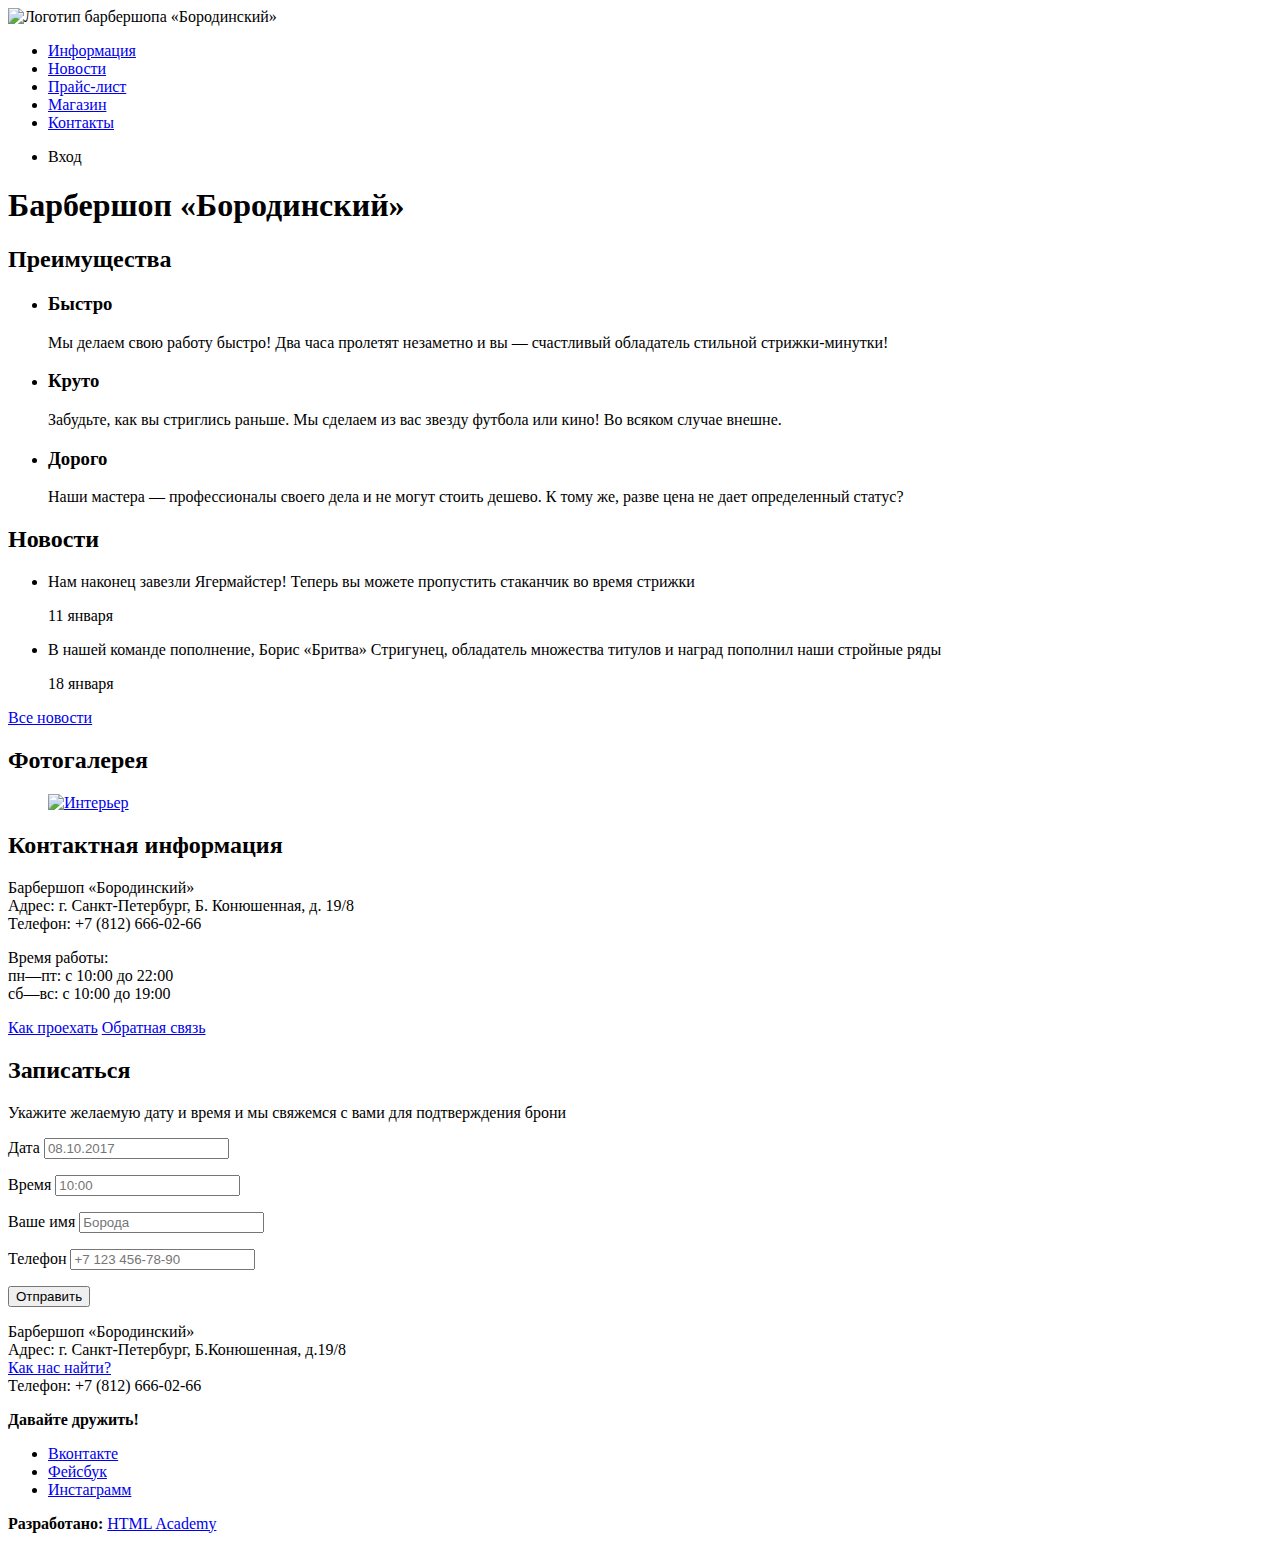
==== index.html @ 028b0c3f "1" ====
<!DOCTYPE html>
<html lang="ru">
<head>
    <meta charset="UTF-8">
    <meta name="viewport" content="width=device-width, initial-scale=1.0">
    <meta http-equiv="X-UA-Compatible" content="ie=edge">
    <title>Барбершоп «Бородинский»</title>
</head>
<body>
    <header class="main-header">
        <nav class="main-navigation">
            <a class="main-header-logo">
                <img src="img/index-logo.svg" width="368" height="153" alt="Логотип барбершопа «Бородинский»">
            </a>              
            <ul>
                <li><a href="info.html">Информация</a></li>
                <li><a href="news.html">Новости</a></li>
                <li><a href="price.html">Прайс-лист</a></li>
                <li><a href="catalog.html">Магазин</a></li>
                <li><a href="contacts.html">Контакты</a></li>
            </ul>    
        </nav>
        <ul class="user-navigation">
                <li class="login-link">Вход</li>
              </ul>      
    </header>
    <main class="container">
        
        <h1 class="visually-hidden">Барбершоп «Бородинский»</h1>

        <section class="features">
            <h2 class="visually-hidden">Преимущества</h2>
            <ul class="features-list">
                <li class="feature-item">
                    <h3>Быстро</h3>
                    <p>Мы делаем свою работу быстро! Два часа пролетят незаметно и вы — счастливый обладатель стильной стрижки-минутки!</p>
                </li>
                <li class="feature-item">
                    <h3>Круто</h3>
                    <p>Забудьте, как вы стриглись раньше. Мы сделаем из вас звезду футбола или кино! Во всяком случае внешне.</p>
                </li>
                <li class="feature-item">
                    <h3>Дорого</h3>
                    <p>Наши мастера — профессионалы своего дела и не могут стоить дешево. К тому же, разве цена не дает определенный статус?</p>
                </li>
            </ul>
        </section>

        <section class="news">
            <h2>Новости</h2>
            <ul class="news-list">
                <li class="news-item">
                    <p>Нам наконец завезли Ягермайстер! Теперь вы можете пропустить стаканчик во время стрижки</p>
                    <time datetime="2016-01-11">11 января</time>
                </li>
                <li class="news-item">
                    <p>В нашей команде пополнение, Борис «Бритва» Стригунец, обладатель множества титулов и наград пополнил наши стройные ряды</p>
                    <time datetime="2016-01-18">18 января</time>            
                </li>
            </ul>
            <a href="news.html" class="button">Все новости</a>
        </section>

        <section class="gallery">
            <h2>Фотогалерея</h2>
            <figure class="gallery-content">
                <a href="#"><img src="img/studio.jpg" alt="Интерьер" width="286" height="164"></a>
            </figure>
            <span class="button gallery-button gallery-button-back"></span>
            <span class="button gallery-button gallery-button-next"></span>
        </section>

        <section class="contacts">
            <h2>Контактная информация</h2>
            <p>
                Барбершоп «Бородинский»<br>
                Адрес: г. Санкт-Петербург, Б. Конюшенная, д. 19/8<br>
                Телефон: +7 (812) 666-02-66                         
            </p>
            <p>
                Время работы:<br>
                пн—пт: с 10:00 до 22:00<br>
                сб—вс: с 10:00 до 19:00                          
            </p>
            <a href="map.html" class="button contacts-button">Как проехать</a>
            <a href="contacts.html" class="button contacts-button">Обратная связь</a>            
        </section>

        <section class="appointment">
            <h2>Записаться</h2>
            <p class="appointment-info">Укажите желаемую дату и время и мы свяжемся с вами для подтверждения брони</p>
            <form action="https://echo.htmlacademy.ru" class="appointment-form" method="post">
                <p class="appointment-item">
                    Дата
                    <input type="text" name="date" value="" placeholder="08.10.2017">
                </p>
                <p class="appointment-item">
                    Время
                    <input type="text" name="time" value="" placeholder="10:00">
                </p>
                <p class="appointment-item">
                    Ваше имя
                    <input type="text" name="name" value="" placeholder="Борода">
                </p>
                <p class="appointment-item">
                    Телефон
                    <input type="text" name="phone" value="" placeholder="+7 123 456-78-90">
                </p>
                <button class="button" type="submit">Отправить</button>                            
            </form>
        </section>
    </main>
    <footer class="main-footer">
        <p class="footer-contacts">
            Барбершоп «Бородинский»<br>
            Адрес: г. Санкт-Петербург, Б.Конюшенная, д.19/8<br>
            <a href="map.html">Как нас найти?</a><br>
            Телефон: +7 (812) 666-02-66            
        </p>
        <div class="footer-social">
            <b>Давайте дружить!</b>
            <ul>
                <li><a href="#" class="social-btn">Вконтакте</a></li>
                <li><a href="#" class="social-btn">Фейсбук</a></li>
                <li><a href="#" class="social-btn">Инстаграмм</a></li>
            </ul>            
        </div>
        <p class="footer-copyright">
            <b>Разработано:</b>
            <a href="https://htmlacademy.ru" class="button">HTML Academy</a>
        </p>
    </footer>
</body>
</html>
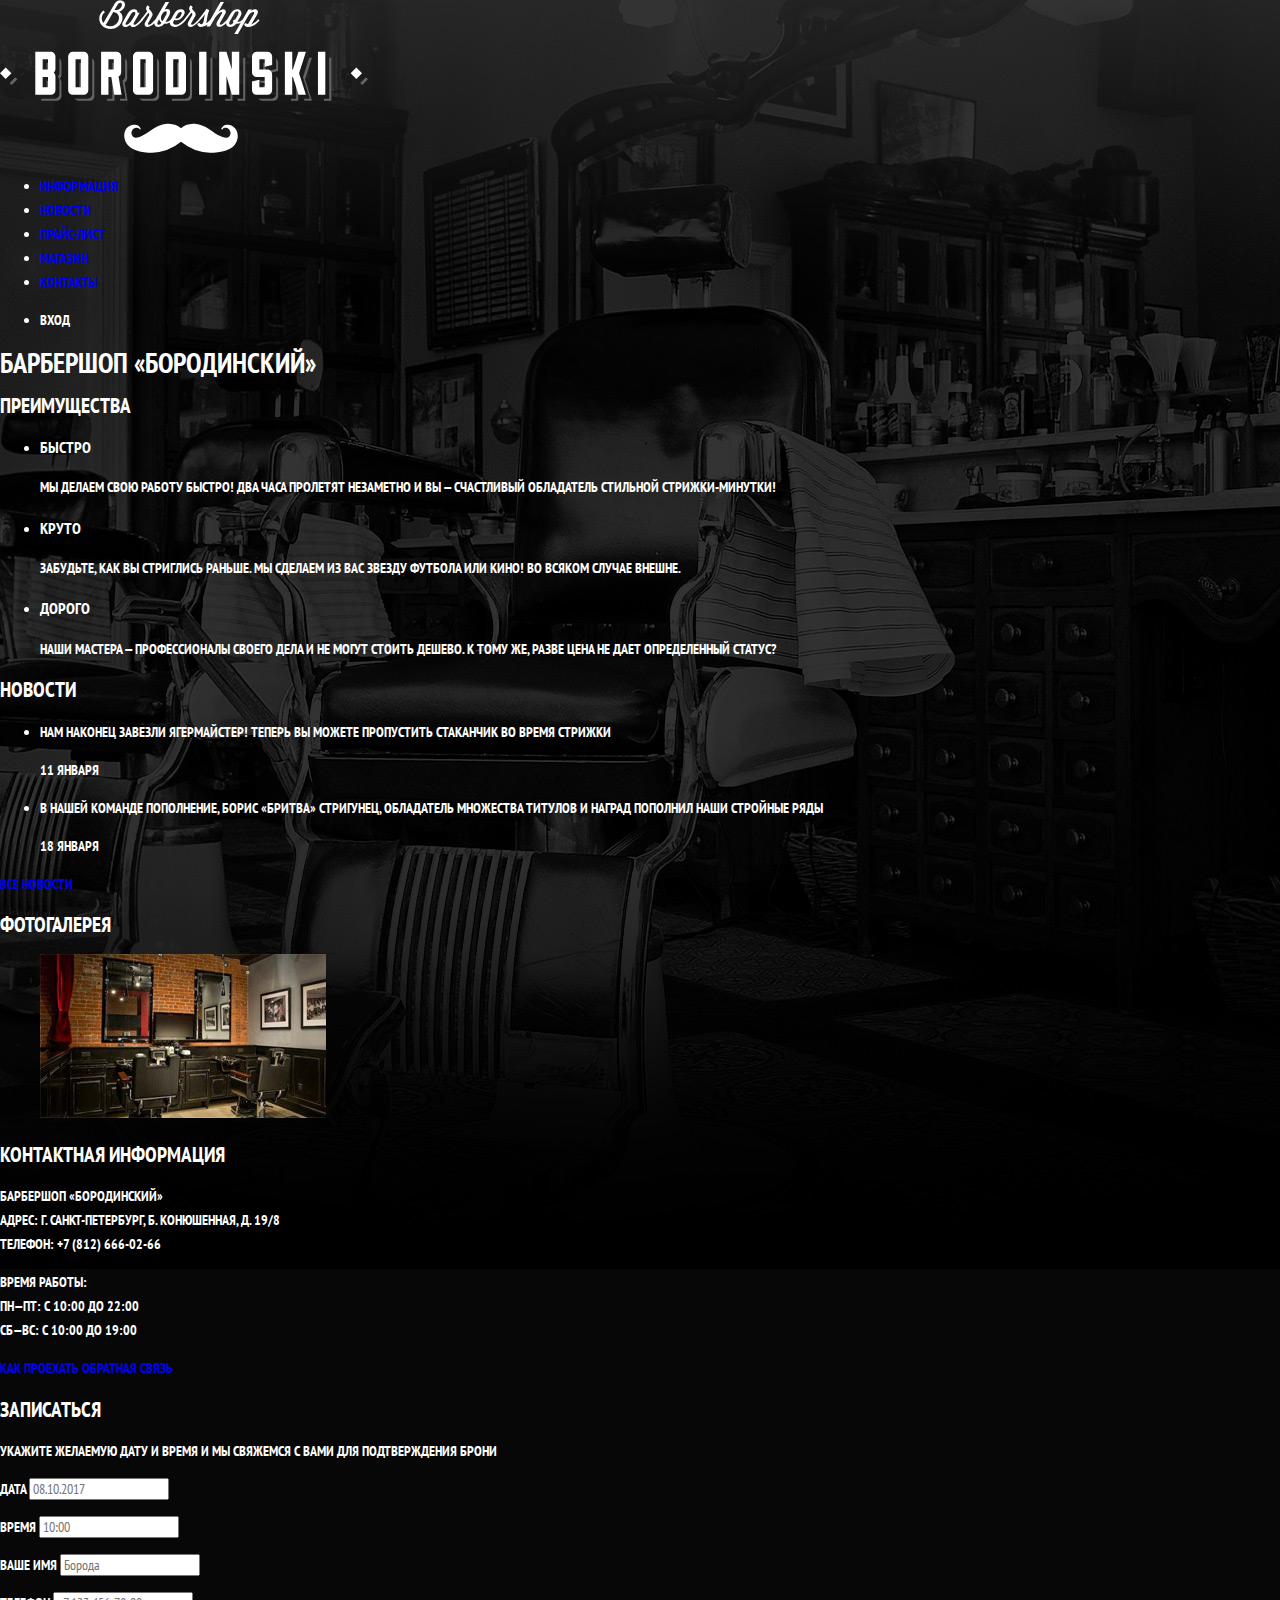
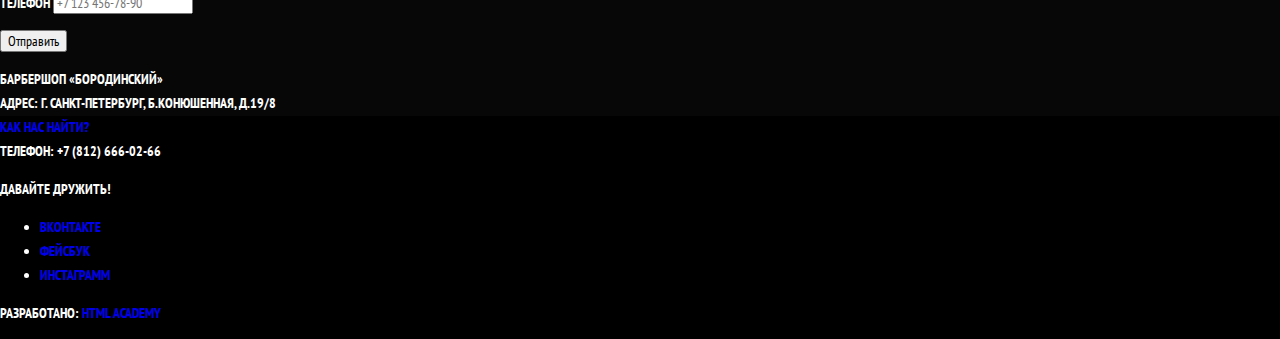
==== commit 0bdaa98a: "1" ====
--- a/index.html
+++ b/index.html
@@ -5,6 +5,9 @@
     <meta name="viewport" content="width=device-width, initial-scale=1.0">
     <meta http-equiv="X-UA-Compatible" content="ie=edge">
     <title>Барбершоп «Бородинский»</title>
+    <link href="https://fonts.googleapis.com/css?family=PT+Sans+Narrow:400,700&amp;subset=cyrillic" rel="stylesheet">
+    <link rel="stylesheet" href="css/normalize.css">
+    <link rel="stylesheet" href="css/style.css">
 </head>
 <body>
     <header class="main-header">
@@ -24,10 +27,8 @@
                 <li class="login-link">Вход</li>
               </ul>      
     </header>
-    <main class="container">
-        
+    <main class="container">        
         <h1 class="visually-hidden">Барбершоп «Бородинский»</h1>
-
         <section class="features">
             <h2 class="visually-hidden">Преимущества</h2>
             <ul class="features-list">
@@ -64,7 +65,7 @@
         <section class="gallery">
             <h2>Фотогалерея</h2>
             <figure class="gallery-content">
-                <a href="#"><img src="img/studio.jpg" alt="Интерьер" width="286" height="164"></a>
+                <a href="#"><img src="img/gallery.jpg" alt="Интерьер" width="286" height="164"></a>
             </figure>
             <span class="button gallery-button gallery-button-back"></span>
             <span class="button gallery-button gallery-button-next"></span>
--- a/css/style.css
+++ b/css/style.css
@@ -0,0 +1,21 @@
+body {
+    margin: 0;
+    padding: 0;
+    
+    font-family: 'PT Sans Narrow', Arial, sans-serif;
+    font-weight: bold;
+    color: #fff;
+    text-transform: uppercase;
+    font-size: 14px;
+    line-height: 24px;
+
+    background-image: url(../img/bg.jpg);
+    background-position: center top;
+    background-color: #000;
+    background-repeat: no-repeat;
+}
+
+a {
+    text-decoration: none;
+}
+
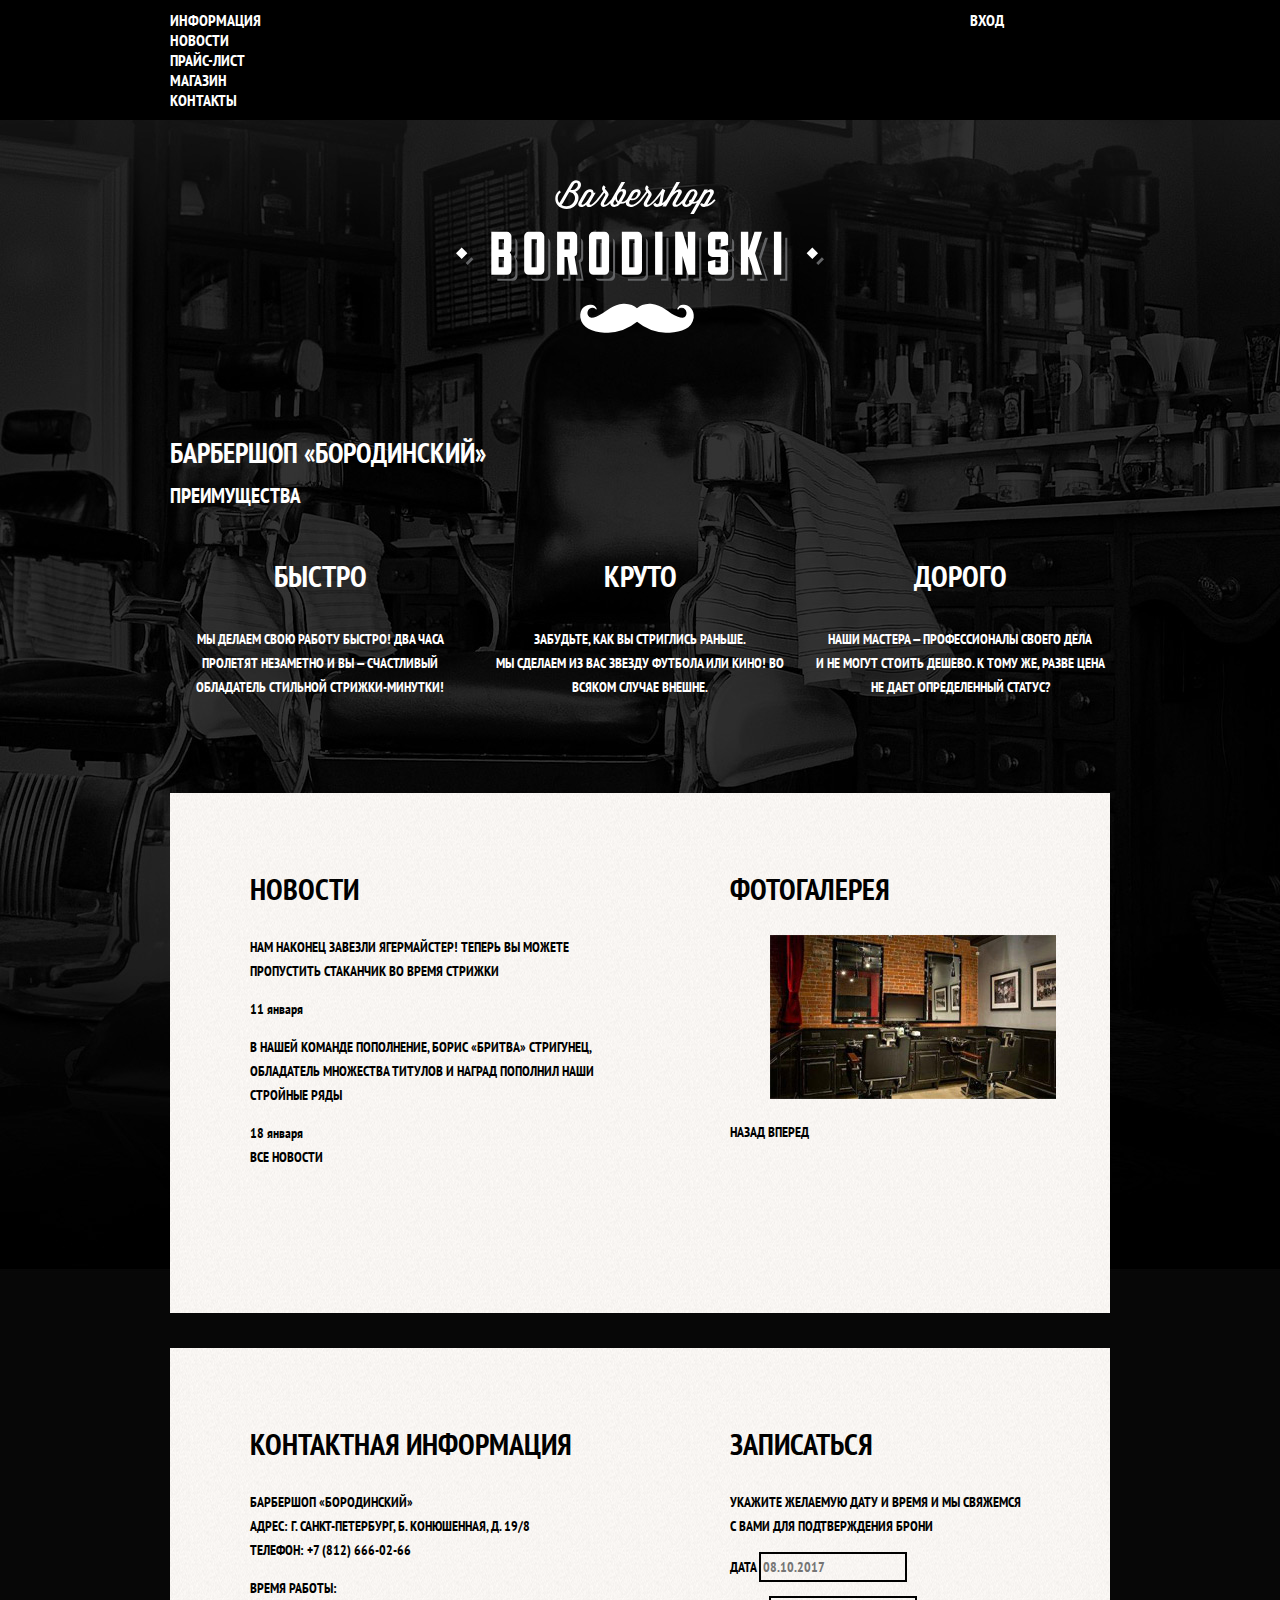
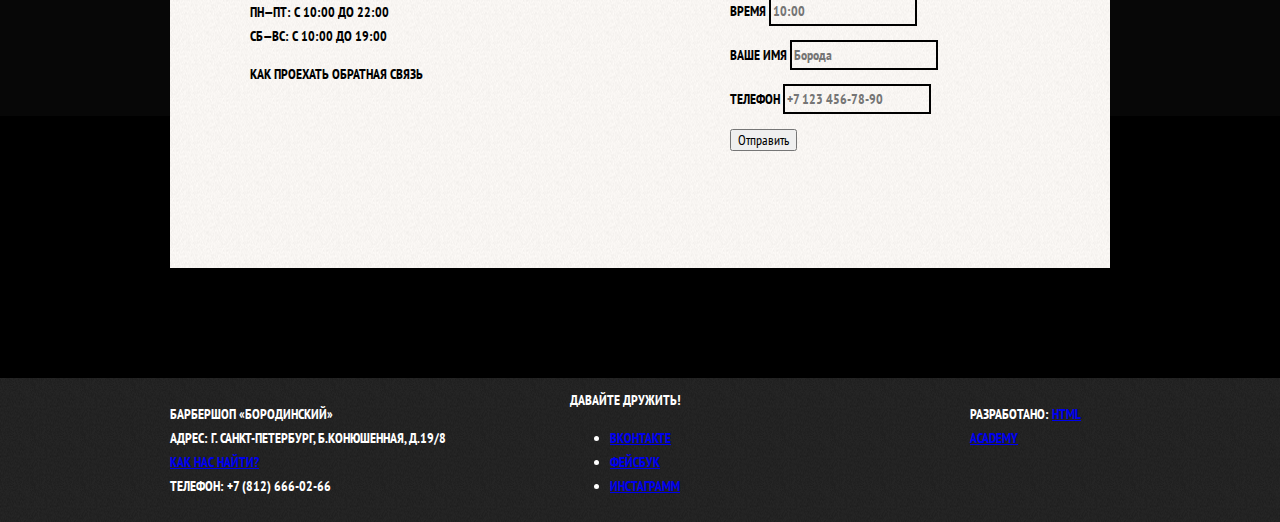
==== commit d54f65ec: "1" ====
--- a/index.html
+++ b/index.html
@@ -15,17 +15,21 @@
             <a class="main-header-logo">
                 <img src="img/index-logo.svg" width="368" height="153" alt="Логотип барбершопа «Бородинский»">
             </a>              
-            <ul>
-                <li><a href="info.html">Информация</a></li>
-                <li><a href="news.html">Новости</a></li>
-                <li><a href="price.html">Прайс-лист</a></li>
-                <li><a href="catalog.html">Магазин</a></li>
-                <li><a href="contacts.html">Контакты</a></li>
-            </ul>    
+            <div class="main-navigation-wrapper">
+                <div class="container">
+                    <ul class="site-navigation">
+                        <li><a href="info.html">Информация</a></li>
+                        <li><a href="news.html">Новости</a></li>
+                        <li><a href="price.html">Прайс-лист</a></li>
+                        <li><a href="catalog.html">Магазин</a></li>
+                        <li><a href="contacts.html">Контакты</a></li>
+                    </ul>    
+                    <ul class="user-navigation">
+                        <li class="login-link">Вход</li>
+                    </ul>      
+                </div>
+            </div>
         </nav>
-        <ul class="user-navigation">
-                <li class="login-link">Вход</li>
-              </ul>      
     </header>
     <main class="container">        
         <h1 class="visually-hidden">Барбершоп «Бородинский»</h1>
@@ -38,98 +42,104 @@
                 </li>
                 <li class="feature-item">
                     <h3>Круто</h3>
-                    <p>Забудьте, как вы стриглись раньше. Мы сделаем из вас звезду футбола или кино! Во всяком случае внешне.</p>
+                    <p>Забудьте, как вы стриглись раньше.<br> Мы сделаем из вас звезду футбола или кино! Во всяком случае внешне.</p>
                 </li>
                 <li class="feature-item">
                     <h3>Дорого</h3>
-                    <p>Наши мастера — профессионалы своего дела и не могут стоить дешево. К тому же, разве цена не дает определенный статус?</p>
+                    <p>Наши мастера — профессионалы своего дела<br> и не могут стоить дешево. К тому же, разве цена не дает определенный статус?</p>
                 </li>
             </ul>
         </section>
 
-        <section class="news">
-            <h2>Новости</h2>
-            <ul class="news-list">
-                <li class="news-item">
-                    <p>Нам наконец завезли Ягермайстер! Теперь вы можете пропустить стаканчик во время стрижки</p>
-                    <time datetime="2016-01-11">11 января</time>
-                </li>
-                <li class="news-item">
-                    <p>В нашей команде пополнение, Борис «Бритва» Стригунец, обладатель множества титулов и наград пополнил наши стройные ряды</p>
-                    <time datetime="2016-01-18">18 января</time>            
-                </li>
-            </ul>
-            <a href="news.html" class="button">Все новости</a>
-        </section>
-
-        <section class="gallery">
-            <h2>Фотогалерея</h2>
-            <figure class="gallery-content">
-                <a href="#"><img src="img/gallery.jpg" alt="Интерьер" width="286" height="164"></a>
-            </figure>
-            <span class="button gallery-button gallery-button-back"></span>
-            <span class="button gallery-button gallery-button-next"></span>
-        </section>
-
-        <section class="contacts">
-            <h2>Контактная информация</h2>
-            <p>
-                Барбершоп «Бородинский»<br>
-                Адрес: г. Санкт-Петербург, Б. Конюшенная, д. 19/8<br>
-                Телефон: +7 (812) 666-02-66                         
-            </p>
-            <p>
-                Время работы:<br>
-                пн—пт: с 10:00 до 22:00<br>
-                сб—вс: с 10:00 до 19:00                          
-            </p>
-            <a href="map.html" class="button contacts-button">Как проехать</a>
-            <a href="contacts.html" class="button contacts-button">Обратная связь</a>            
-        </section>
-
-        <section class="appointment">
-            <h2>Записаться</h2>
-            <p class="appointment-info">Укажите желаемую дату и время и мы свяжемся с вами для подтверждения брони</p>
-            <form action="https://echo.htmlacademy.ru" class="appointment-form" method="post">
-                <p class="appointment-item">
-                    Дата
-                    <input type="text" name="date" value="" placeholder="08.10.2017">
+        <div class="index-columns">
+            <section class="news">
+                <h2>Новости</h2>
+                <ul class="news-list">
+                    <li class="news-item">
+                        <p>Нам наконец завезли Ягермайстер! Теперь вы можете пропустить стаканчик во время стрижки</p>
+                        <time datetime="2016-01-11">11 января</time>
+                    </li>
+                    <li class="news-item">
+                        <p>В нашей команде пополнение, Борис «Бритва» Стригунец, обладатель множества титулов и наград пополнил наши стройные ряды</p>
+                        <time datetime="2016-01-18">18 января</time>            
+                    </li>
+                </ul>
+                <a href="news.html" class="button">Все новости</a>
+            </section>
+    
+            <section class="gallery">
+                <h2>Фотогалерея</h2>
+                <figure class="gallery-content">
+                    <a href="#"><img src="img/gallery.jpg" alt="Интерьер" width="286" height="164"></a>
+                </figure>
+                <span class="button gallery-button gallery-button-back">Назад</span>
+                <span class="button gallery-button gallery-button-next">Вперед</span>
+            </section>    
+        </div>
+        
+        <div class="index-columns">
+            <section class="contacts">
+                <h2>Контактная информация</h2>
+                <p>
+                    Барбершоп «Бородинский»<br>
+                    Адрес: г. Санкт-Петербург, Б. Конюшенная, д. 19/8<br>
+                    Телефон: +7 (812) 666-02-66                         
                 </p>
-                <p class="appointment-item">
-                    Время
-                    <input type="text" name="time" value="" placeholder="10:00">
+                <p>
+                    Время работы:<br>
+                    пн—пт: с 10:00 до 22:00<br>
+                    сб—вс: с 10:00 до 19:00                          
                 </p>
-                <p class="appointment-item">
-                    Ваше имя
-                    <input type="text" name="name" value="" placeholder="Борода">
-                </p>
-                <p class="appointment-item">
-                    Телефон
-                    <input type="text" name="phone" value="" placeholder="+7 123 456-78-90">
-                </p>
-                <button class="button" type="submit">Отправить</button>                            
-            </form>
-        </section>
+                <a href="map.html" class="button contacts-button">Как проехать</a>
+                <a href="contacts.html" class="button contacts-button">Обратная связь</a>            
+            </section>
+    
+            <section class="appointment">
+                <h2>Записаться</h2>
+                <p class="appointment-info">Укажите желаемую дату и время и мы свяжемся<br> с вами для подтверждения брони</p>
+                <form action="https://echo.htmlacademy.ru" class="appointment-form" method="post">
+                    <p class="appointment-item">
+                        Дата
+                        <input type="text" name="date" value="" placeholder="08.10.2017">
+                    </p>
+                    <p class="appointment-item">
+                        Время
+                        <input type="text" name="time" value="" placeholder="10:00">
+                    </p>
+                    <p class="appointment-item">
+                        Ваше имя
+                        <input type="text" name="name" value="" placeholder="Борода">
+                    </p>
+                    <p class="appointment-item">
+                        Телефон
+                        <input type="text" name="phone" value="" placeholder="+7 123 456-78-90">
+                    </p>
+                    <button class="button" type="submit">Отправить</button>                            
+                </form>
+            </section>    
+        </div>    
     </main>
     <footer class="main-footer">
-        <p class="footer-contacts">
-            Барбершоп «Бородинский»<br>
-            Адрес: г. Санкт-Петербург, Б.Конюшенная, д.19/8<br>
-            <a href="map.html">Как нас найти?</a><br>
-            Телефон: +7 (812) 666-02-66            
-        </p>
-        <div class="footer-social">
-            <b>Давайте дружить!</b>
-            <ul>
-                <li><a href="#" class="social-btn">Вконтакте</a></li>
-                <li><a href="#" class="social-btn">Фейсбук</a></li>
-                <li><a href="#" class="social-btn">Инстаграмм</a></li>
-            </ul>            
+        <div class="container">
+            <p class="footer-contacts">
+                Барбершоп «Бородинский»<br>
+                Адрес: г. Санкт-Петербург, Б.Конюшенная, д.19/8<br>
+                <a href="map.html">Как нас найти?</a><br>
+                Телефон: +7 (812) 666-02-66            
+            </p>
+            <div class="footer-social">
+                <b>Давайте дружить!</b>
+                <ul>
+                    <li><a href="#" class="social-btn">Вконтакте</a></li>
+                    <li><a href="#" class="social-btn">Фейсбук</a></li>
+                    <li><a href="#" class="social-btn">Инстаграмм</a></li>
+                </ul>            
+            </div>
+            <p class="footer-copyright">
+                <b>Разработано:</b>
+                <a href="https://htmlacademy.ru" class="button">HTML Academy</a>
+            </p>    
         </div>
-        <p class="footer-copyright">
-            <b>Разработано:</b>
-            <a href="https://htmlacademy.ru" class="button">HTML Academy</a>
-        </p>
     </footer>
 </body>
 </html>--- a/css/style.css
+++ b/css/style.css
@@ -9,13 +9,179 @@
     font-size: 14px;
     line-height: 24px;
 
-    background-image: url(../img/bg.jpg);
+    background-image: url("../img/bg.jpg");
     background-position: center top;
     background-color: #000;
     background-repeat: no-repeat;
 }
 
-a {
+.container {
+    width: 940px;
+    padding: 10px;
+    margin: 0 auto;
+}
+
+.main-header {
+    font-size: 16px;
+    line-height: 20px;
+    margin-bottom: 75px;
+}
+
+.main-header a {
+    text-decoration: none;
+    color: #fff;
+}
+
+.main-navigation ul {
+    margin: 0;
+    padding: 0;
+    list-style-type: none;
+}
+
+.main-navigation {
+    display: flex;
+    flex-direction: column;
+    align-items: center;
+}
+
+.main-navigation-wrapper {
+    width: 100%;
+    background-color: #000;
+    margin-bottom: 60px;
+}
+
+.main-navigation-wrapper .container {
+    display: flex;
+    justify-content: space-between;
+}
+
+.site-navigation {
+    width: 620px;
+  }
+  
+  .user-navigation {
+    width: 140px;
+  } 
+  
+.main-header-logo {
+    order: 1;
+}
+
+.features {
+    margin-bottom: 80px;
+}
+
+.features ul {
+    list-style-type: none;
+    display: flex;
+    justify-content: space-between;
+    margin: 0;
+    padding: 0;
+}
+
+.features li {
+    width: 300px;
+    text-align: center;
+}
+
+.features h3 {
+    font-size: 30px;
+    line-height: 42px;
+}
+
+.index-columns {
+    display: flex;
+    justify-content: space-between;
+    min-height: 420px;
+    background-color: #f8f5f2;
+    background-image: url("../img/pattern-light.png");
+    color: #000;
+    padding: 50px 80px;
+    margin-bottom: 35px;
+}
+
+.news {
+    width: 380px;
+}
+
+.news a {
+    color: #000;
     text-decoration: none;
 }
 
+.news h2 {
+    font-size: 30px;
+    line-height: 42px;    
+}
+
+.news ul {
+    list-style-type: none;
+    margin: 0;
+    padding: 0;
+}
+
+.news time {
+    text-transform: none;
+}
+
+.gallery {
+    width: 300px;
+}
+
+.gallery h2 {
+    font-size: 30px;
+    line-height: 42px;        
+}
+
+.contacts h2,
+.appointment h2 {
+    font-size: 30px;
+    line-height: 42px;        
+} 
+
+.contacts {
+    width: 380px;    
+}
+
+.contacts a {
+    color: #000;
+    text-decoration: none;
+}
+
+.appointment {
+    width: 300px;
+}
+
+.appointment-item input {
+    font: inherit;
+    background: transparent;
+    border: 2px solid #000;
+}
+
+.appointment-item input:focus {
+    border-color: #663d15;
+    outline: none;
+}
+
+.main-footer {
+    margin-top: 65px;
+    background: #222222 url("../img/pattern-dark.png");
+}
+
+.main-footer .container {
+    display: flex;
+}
+
+.main-footer .footer-contacts {
+    width: 320px;
+    margin-right: 80px; 
+}
+
+.main-footer .footer-social {
+    width: 140px;
+    margin-right: 260px; 
+}
+
+.main-footer .footer-copyright {
+    width: 130px;
+}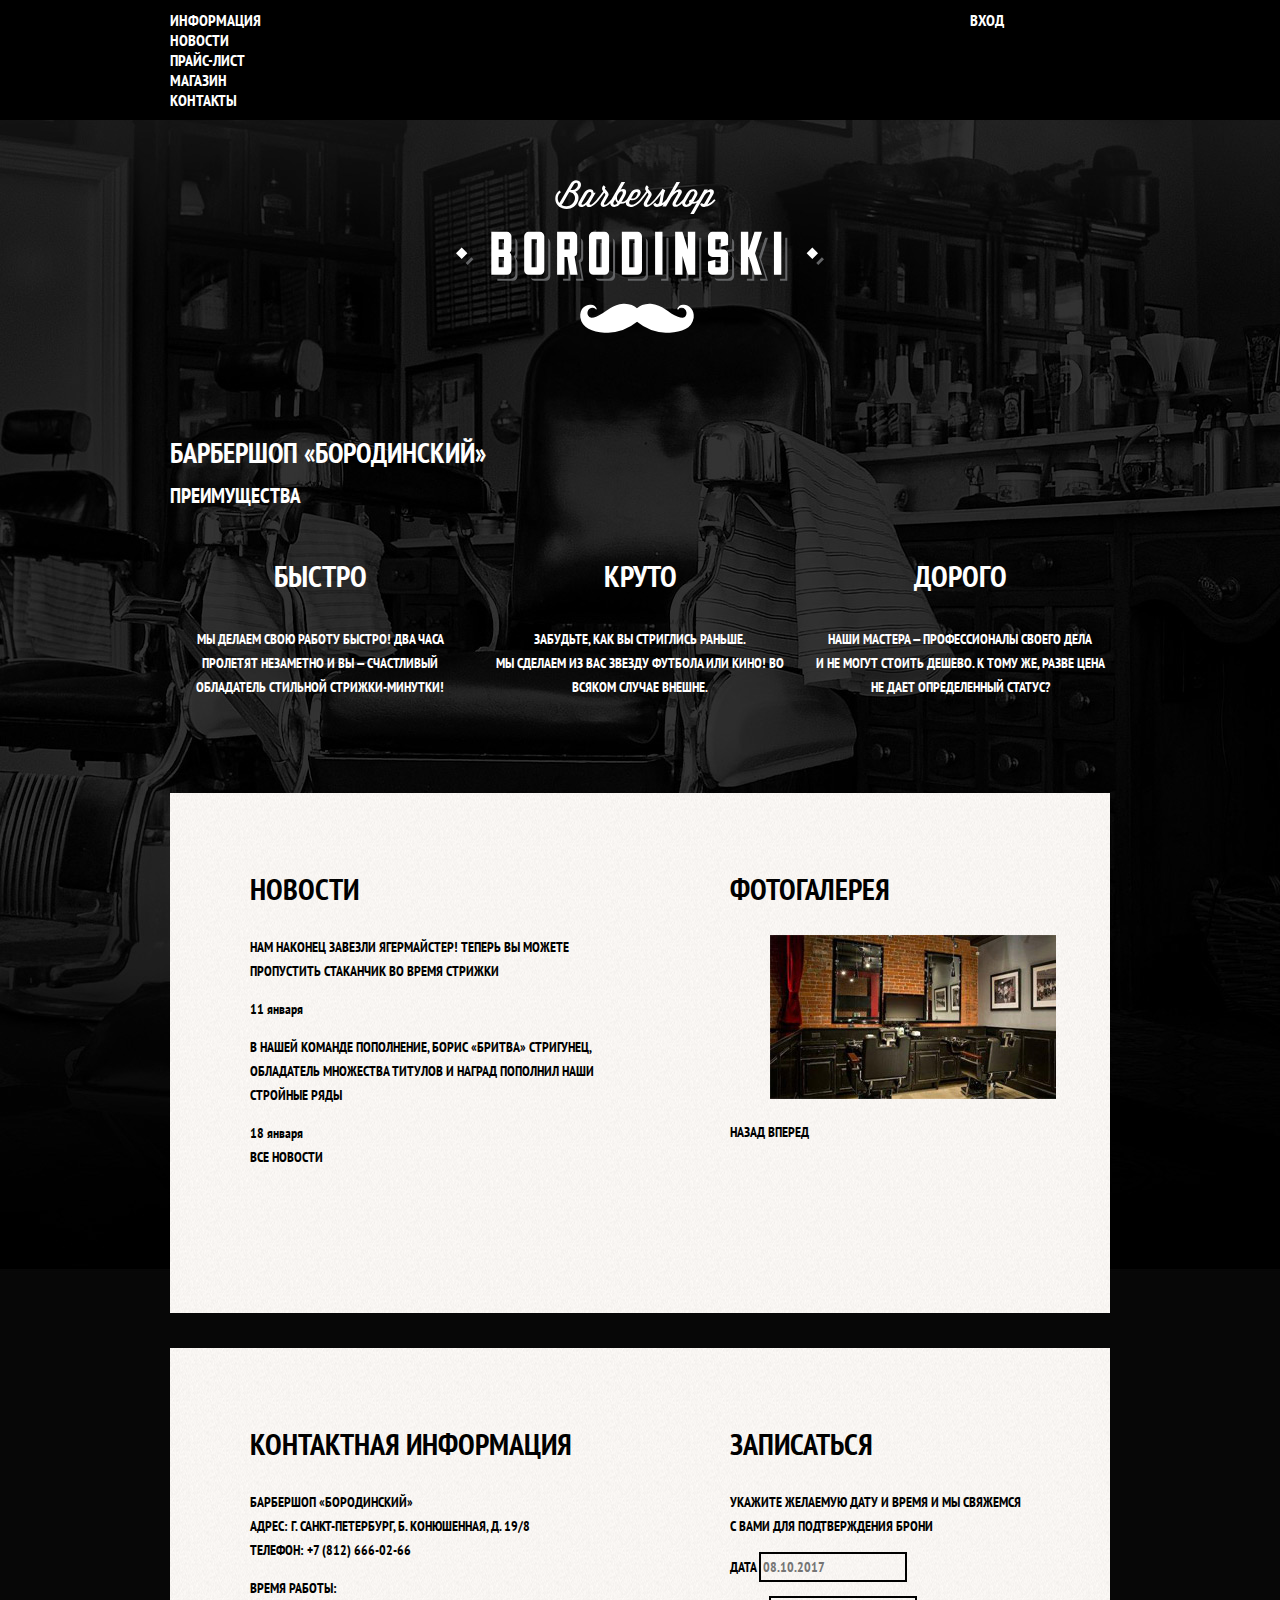
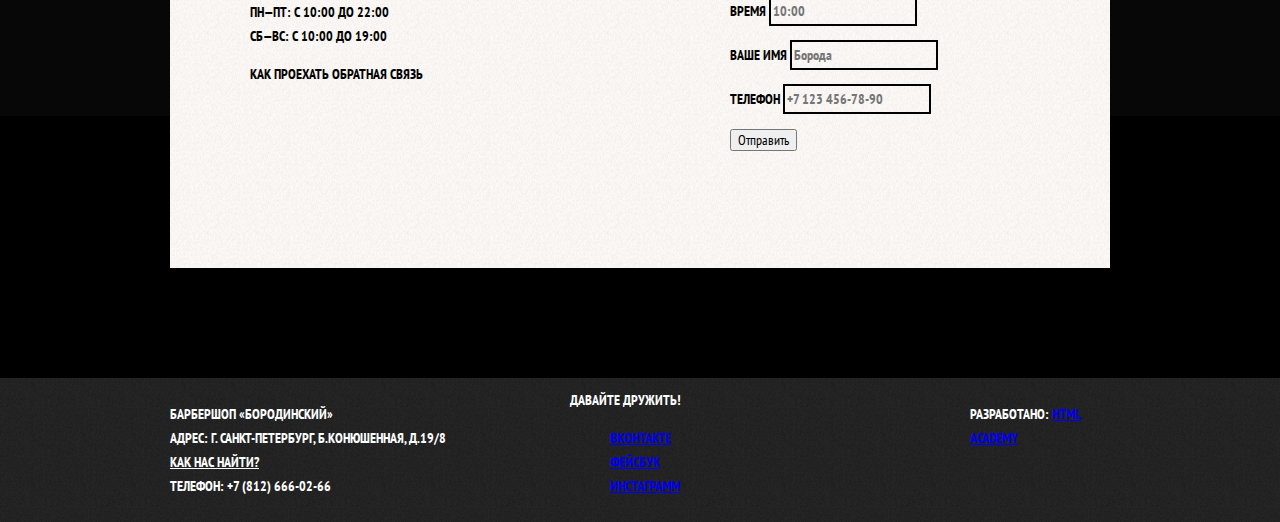
==== commit 7a7ef566: "1" ====
--- a/index.html
+++ b/index.html
@@ -1,145 +1,171 @@
 <!DOCTYPE html>
 <html lang="ru">
+
 <head>
-    <meta charset="UTF-8">
-    <meta name="viewport" content="width=device-width, initial-scale=1.0">
-    <meta http-equiv="X-UA-Compatible" content="ie=edge">
-    <title>Барбершоп «Бородинский»</title>
-    <link href="https://fonts.googleapis.com/css?family=PT+Sans+Narrow:400,700&amp;subset=cyrillic" rel="stylesheet">
-    <link rel="stylesheet" href="css/normalize.css">
-    <link rel="stylesheet" href="css/style.css">
+  <meta charset="UTF-8">
+  <meta name="viewport" content="width=device-width, initial-scale=1.0">
+  <meta http-equiv="X-UA-Compatible" content="ie=edge">
+  <title>Барбершоп «Бородинский»</title>
+  <link href="https://fonts.googleapis.com/css?family=PT+Sans+Narrow:400,700&amp;subset=cyrillic" rel="stylesheet">
+  <link rel="stylesheet" href="css/normalize.css">
+  <link rel="stylesheet" href="css/style.css">
 </head>
+
 <body>
-    <header class="main-header">
-        <nav class="main-navigation">
-            <a class="main-header-logo">
-                <img src="img/index-logo.svg" width="368" height="153" alt="Логотип барбершопа «Бородинский»">
-            </a>              
-            <div class="main-navigation-wrapper">
-                <div class="container">
-                    <ul class="site-navigation">
-                        <li><a href="info.html">Информация</a></li>
-                        <li><a href="news.html">Новости</a></li>
-                        <li><a href="price.html">Прайс-лист</a></li>
-                        <li><a href="catalog.html">Магазин</a></li>
-                        <li><a href="contacts.html">Контакты</a></li>
-                    </ul>    
-                    <ul class="user-navigation">
-                        <li class="login-link">Вход</li>
-                    </ul>      
-                </div>
-            </div>
-        </nav>
-    </header>
-    <main class="container">        
-        <h1 class="visually-hidden">Барбершоп «Бородинский»</h1>
-        <section class="features">
-            <h2 class="visually-hidden">Преимущества</h2>
-            <ul class="features-list">
-                <li class="feature-item">
-                    <h3>Быстро</h3>
-                    <p>Мы делаем свою работу быстро! Два часа пролетят незаметно и вы — счастливый обладатель стильной стрижки-минутки!</p>
-                </li>
-                <li class="feature-item">
-                    <h3>Круто</h3>
-                    <p>Забудьте, как вы стриглись раньше.<br> Мы сделаем из вас звезду футбола или кино! Во всяком случае внешне.</p>
-                </li>
-                <li class="feature-item">
-                    <h3>Дорого</h3>
-                    <p>Наши мастера — профессионалы своего дела<br> и не могут стоить дешево. К тому же, разве цена не дает определенный статус?</p>
-                </li>
-            </ul>
-        </section>
+  <header class="main-header">
+    <nav class="main-navigation">
+      <a class="main-header-logo">
+        <img src="img/index-logo.svg" width="368" height="153" alt="Логотип барбершопа «Бородинский»">
+      </a>
+      <div class="main-navigation-wrapper">
+        <div class="container">
+          <ul class="site-navigation">
+            <li>
+              <a href="info.html">Информация</a>
+            </li>
+            <li>
+              <a href="news.html">Новости</a>
+            </li>
+            <li>
+              <a href="price.html">Прайс-лист</a>
+            </li>
+            <li>
+              <a href="catalog.html">Магазин</a>
+            </li>
+            <li>
+              <a href="contacts.html">Контакты</a>
+            </li>
+          </ul>
+          <ul class="user-navigation">
+            <li class="login-link">Вход</li>
+          </ul>
+        </div>
+      </div>
+    </nav>
+  </header>
+  <main class="container">
+    <h1 class="visually-hidden">Барбершоп «Бородинский»</h1>
+    <section class="features">
+      <h2 class="visually-hidden">Преимущества</h2>
+      <ul class="features-list">
+        <li class="feature-item">
+          <h3>Быстро</h3>
+          <p>Мы делаем свою работу быстро! Два часа пролетят незаметно и вы — счастливый обладатель стильной стрижки-минутки!</p>
+        </li>
+        <li class="feature-item">
+          <h3>Круто</h3>
+          <p>Забудьте, как вы стриглись раньше.
+            <br> Мы сделаем из вас звезду футбола или кино! Во всяком случае внешне.</p>
+        </li>
+        <li class="feature-item">
+          <h3>Дорого</h3>
+          <p>Наши мастера — профессионалы своего дела
+            <br> и не могут стоить дешево. К тому же, разве цена не дает определенный статус?</p>
+        </li>
+      </ul>
+    </section>
 
-        <div class="index-columns">
-            <section class="news">
-                <h2>Новости</h2>
-                <ul class="news-list">
-                    <li class="news-item">
-                        <p>Нам наконец завезли Ягермайстер! Теперь вы можете пропустить стаканчик во время стрижки</p>
-                        <time datetime="2016-01-11">11 января</time>
-                    </li>
-                    <li class="news-item">
-                        <p>В нашей команде пополнение, Борис «Бритва» Стригунец, обладатель множества титулов и наград пополнил наши стройные ряды</p>
-                        <time datetime="2016-01-18">18 января</time>            
-                    </li>
-                </ul>
-                <a href="news.html" class="button">Все новости</a>
-            </section>
-    
-            <section class="gallery">
-                <h2>Фотогалерея</h2>
-                <figure class="gallery-content">
-                    <a href="#"><img src="img/gallery.jpg" alt="Интерьер" width="286" height="164"></a>
-                </figure>
-                <span class="button gallery-button gallery-button-back">Назад</span>
-                <span class="button gallery-button gallery-button-next">Вперед</span>
-            </section>    
-        </div>
-        
-        <div class="index-columns">
-            <section class="contacts">
-                <h2>Контактная информация</h2>
-                <p>
-                    Барбершоп «Бородинский»<br>
-                    Адрес: г. Санкт-Петербург, Б. Конюшенная, д. 19/8<br>
-                    Телефон: +7 (812) 666-02-66                         
-                </p>
-                <p>
-                    Время работы:<br>
-                    пн—пт: с 10:00 до 22:00<br>
-                    сб—вс: с 10:00 до 19:00                          
-                </p>
-                <a href="map.html" class="button contacts-button">Как проехать</a>
-                <a href="contacts.html" class="button contacts-button">Обратная связь</a>            
-            </section>
-    
-            <section class="appointment">
-                <h2>Записаться</h2>
-                <p class="appointment-info">Укажите желаемую дату и время и мы свяжемся<br> с вами для подтверждения брони</p>
-                <form action="https://echo.htmlacademy.ru" class="appointment-form" method="post">
-                    <p class="appointment-item">
-                        Дата
-                        <input type="text" name="date" value="" placeholder="08.10.2017">
-                    </p>
-                    <p class="appointment-item">
-                        Время
-                        <input type="text" name="time" value="" placeholder="10:00">
-                    </p>
-                    <p class="appointment-item">
-                        Ваше имя
-                        <input type="text" name="name" value="" placeholder="Борода">
-                    </p>
-                    <p class="appointment-item">
-                        Телефон
-                        <input type="text" name="phone" value="" placeholder="+7 123 456-78-90">
-                    </p>
-                    <button class="button" type="submit">Отправить</button>                            
-                </form>
-            </section>    
-        </div>    
-    </main>
-    <footer class="main-footer">
-        <div class="container">
-            <p class="footer-contacts">
-                Барбершоп «Бородинский»<br>
-                Адрес: г. Санкт-Петербург, Б.Конюшенная, д.19/8<br>
-                <a href="map.html">Как нас найти?</a><br>
-                Телефон: +7 (812) 666-02-66            
-            </p>
-            <div class="footer-social">
-                <b>Давайте дружить!</b>
-                <ul>
-                    <li><a href="#" class="social-btn">Вконтакте</a></li>
-                    <li><a href="#" class="social-btn">Фейсбук</a></li>
-                    <li><a href="#" class="social-btn">Инстаграмм</a></li>
-                </ul>            
-            </div>
-            <p class="footer-copyright">
-                <b>Разработано:</b>
-                <a href="https://htmlacademy.ru" class="button">HTML Academy</a>
-            </p>    
-        </div>
-    </footer>
+    <div class="index-columns">
+      <section class="news">
+        <h2>Новости</h2>
+        <ul class="news-list">
+          <li class="news-item">
+            <p>Нам наконец завезли Ягермайстер! Теперь вы можете пропустить стаканчик во время стрижки</p>
+            <time datetime="2016-01-11">11 января</time>
+          </li>
+          <li class="news-item">
+            <p>В нашей команде пополнение, Борис «Бритва» Стригунец, обладатель множества титулов и наград пополнил наши стройные
+              ряды</p>
+            <time datetime="2016-01-18">18 января</time>
+          </li>
+        </ul>
+        <a href="news.html" class="button">Все новости</a>
+      </section>
+
+      <section class="gallery">
+        <h2>Фотогалерея</h2>
+        <figure class="gallery-content">
+          <a href="#">
+            <img src="img/gallery.jpg" alt="Интерьер" width="286" height="164">
+          </a>
+        </figure>
+        <span class="button gallery-button gallery-button-back">Назад</span>
+        <span class="button gallery-button gallery-button-next">Вперед</span>
+      </section>
+    </div>
+
+    <div class="index-columns">
+      <section class="contacts">
+        <h2>Контактная информация</h2>
+        <p>
+          Барбершоп «Бородинский»
+          <br> Адрес: г. Санкт-Петербург, Б. Конюшенная, д. 19/8
+          <br> Телефон: +7 (812) 666-02-66
+        </p>
+        <p>
+          Время работы:
+          <br> пн—пт: с 10:00 до 22:00
+          <br> сб—вс: с 10:00 до 19:00
+        </p>
+        <a href="map.html" class="button contacts-button">Как проехать</a>
+        <a href="contacts.html" class="button contacts-button">Обратная связь</a>
+      </section>
+
+      <section class="appointment">
+        <h2>Записаться</h2>
+        <p class="appointment-info">Укажите желаемую дату и время и мы свяжемся
+          <br> с вами для подтверждения брони</p>
+        <form action="https://echo.htmlacademy.ru" class="appointment-form" method="post">
+          <p class="appointment-item">
+            Дата
+            <input type="text" name="date" value="" placeholder="08.10.2017">
+          </p>
+          <p class="appointment-item">
+            Время
+            <input type="text" name="time" value="" placeholder="10:00">
+          </p>
+          <p class="appointment-item">
+            Ваше имя
+            <input type="text" name="name" value="" placeholder="Борода">
+          </p>
+          <p class="appointment-item">
+            Телефон
+            <input type="text" name="phone" value="" placeholder="+7 123 456-78-90">
+          </p>
+          <button class="button" type="submit">Отправить</button>
+        </form>
+      </section>
+    </div>
+  </main>
+  <footer class="main-footer">
+    <div class="container">
+      <p class="footer-contacts">
+        Барбершоп «Бородинский»
+        <br> Адрес: г. Санкт-Петербург, Б.Конюшенная, д.19/8
+        <br>
+        <a href="map.html">Как нас найти?</a>
+        <br> Телефон: +7 (812) 666-02-66
+      </p>
+      <div class="footer-social">
+        <b>Давайте дружить!</b>
+        <ul>
+          <li>
+            <a href="#" class="social-btn">Вконтакте</a>
+          </li>
+          <li>
+            <a href="#" class="social-btn">Фейсбук</a>
+          </li>
+          <li>
+            <a href="#" class="social-btn">Инстаграмм</a>
+          </li>
+        </ul>
+      </div>
+      <p class="footer-copyright">
+        <b>Разработано:</b>
+        <a href="https://htmlacademy.ru" class="button">HTML Academy</a>
+      </p>
+    </div>
+  </footer>
 </body>
+
 </html>--- a/css/style.css
+++ b/css/style.css
@@ -1,187 +1,195 @@
 body {
-    margin: 0;
-    padding: 0;
+  margin: 0;
+  padding: 0;
     
-    font-family: 'PT Sans Narrow', Arial, sans-serif;
-    font-weight: bold;
-    color: #fff;
-    text-transform: uppercase;
-    font-size: 14px;
-    line-height: 24px;
+  font-family: 'PT Sans Narrow', Arial, sans-serif;
+  font-weight: bold;
+  color: #fff;
+  text-transform: uppercase;
+  font-size: 14px;
+  line-height: 24px;
 
-    background-image: url("../img/bg.jpg");
-    background-position: center top;
-    background-color: #000;
-    background-repeat: no-repeat;
+  background-image: url("../img/bg.jpg");
+  background-position: center top;
+  background-color: #000;
+  background-repeat: no-repeat;
 }
 
 .container {
-    width: 940px;
-    padding: 10px;
-    margin: 0 auto;
+  width: 940px;
+  padding: 10px;
+  margin: 0 auto;
 }
 
 .main-header {
-    font-size: 16px;
-    line-height: 20px;
-    margin-bottom: 75px;
+  font-size: 16px;
+  line-height: 20px;
+  margin-bottom: 75px;
 }
 
 .main-header a {
-    text-decoration: none;
-    color: #fff;
+  text-decoration: none;
+  color: #fff;
 }
 
 .main-navigation ul {
-    margin: 0;
-    padding: 0;
-    list-style-type: none;
+  margin: 0;
+  padding: 0;
+  list-style-type: none;
 }
 
 .main-navigation {
-    display: flex;
-    flex-direction: column;
-    align-items: center;
+  display: flex;
+  flex-direction: column;
+  align-items: center;
 }
 
 .main-navigation-wrapper {
-    width: 100%;
-    background-color: #000;
-    margin-bottom: 60px;
+  width: 100%;
+  background-color: #000;
+  margin-bottom: 60px;
 }
 
 .main-navigation-wrapper .container {
-    display: flex;
-    justify-content: space-between;
+  display: flex;
+  justify-content: space-between;
 }
 
 .site-navigation {
-    width: 620px;
+  width: 620px;
   }
   
-  .user-navigation {
-    width: 140px;
-  } 
+.user-navigation {
+  width: 140px;
+} 
   
 .main-header-logo {
-    order: 1;
+  order: 1;
 }
 
 .features {
-    margin-bottom: 80px;
+  margin-bottom: 80px;
 }
 
 .features ul {
-    list-style-type: none;
-    display: flex;
-    justify-content: space-between;
-    margin: 0;
-    padding: 0;
+  list-style-type: none;
+  display: flex;
+  justify-content: space-between;
+  margin: 0;
+  padding: 0;
 }
 
 .features li {
-    width: 300px;
-    text-align: center;
+  width: 300px;
+  text-align: center;
 }
 
 .features h3 {
-    font-size: 30px;
-    line-height: 42px;
+  font-size: 30px;
+  line-height: 42px;
 }
 
 .index-columns {
-    display: flex;
-    justify-content: space-between;
-    min-height: 420px;
-    background-color: #f8f5f2;
-    background-image: url("../img/pattern-light.png");
-    color: #000;
-    padding: 50px 80px;
-    margin-bottom: 35px;
+  display: flex;
+  justify-content: space-between;
+  min-height: 420px;
+  background-color: #f8f5f2;
+  background-image: url("../img/pattern-light.png");
+  color: #000;
+  padding: 50px 80px;
+  margin-bottom: 35px;
 }
 
 .news {
-    width: 380px;
+  width: 380px;
 }
 
 .news a {
-    color: #000;
-    text-decoration: none;
+  color: #000;
+  text-decoration: none;
 }
 
 .news h2 {
-    font-size: 30px;
-    line-height: 42px;    
+  font-size: 30px;
+  line-height: 42px;    
 }
 
 .news ul {
-    list-style-type: none;
-    margin: 0;
-    padding: 0;
+  list-style-type: none;
+  margin: 0;
+  padding: 0;
 }
 
 .news time {
-    text-transform: none;
+  text-transform: none;
 }
 
 .gallery {
-    width: 300px;
+  width: 300px;
 }
 
 .gallery h2 {
-    font-size: 30px;
-    line-height: 42px;        
+  font-size: 30px;
+  line-height: 42px;        
 }
 
 .contacts h2,
 .appointment h2 {
-    font-size: 30px;
-    line-height: 42px;        
+  font-size: 30px;
+  line-height: 42px;        
 } 
 
 .contacts {
-    width: 380px;    
+  width: 380px;    
 }
 
 .contacts a {
-    color: #000;
-    text-decoration: none;
+  color: #000;
+  text-decoration: none;
 }
 
 .appointment {
-    width: 300px;
+  width: 300px;
 }
 
 .appointment-item input {
-    font: inherit;
-    background: transparent;
-    border: 2px solid #000;
+  font: inherit;
+  background: transparent;
+  border: 2px solid #000;
 }
 
 .appointment-item input:focus {
-    border-color: #663d15;
-    outline: none;
+  border-color: #663d15;
+  outline: none;
 }
 
 .main-footer {
-    margin-top: 65px;
-    background: #222222 url("../img/pattern-dark.png");
+  margin-top: 65px;
+  background: #222222 url("../img/pattern-dark.png");
 }
 
 .main-footer .container {
-    display: flex;
+  display: flex;
 }
 
 .main-footer .footer-contacts {
-    width: 320px;
-    margin-right: 80px; 
+  width: 320px;
+  margin-right: 80px; 
+}
+
+.main-footer .footer-contacts a {
+  color: #fff;    
 }
 
 .main-footer .footer-social {
-    width: 140px;
-    margin-right: 260px; 
+  width: 140px;
+  margin-right: 260px; 
+}
+
+.main-footer .footer-social ul {
+  list-style-type: none
 }
 
 .main-footer .footer-copyright {
-    width: 130px;
+  width: 130px;
 }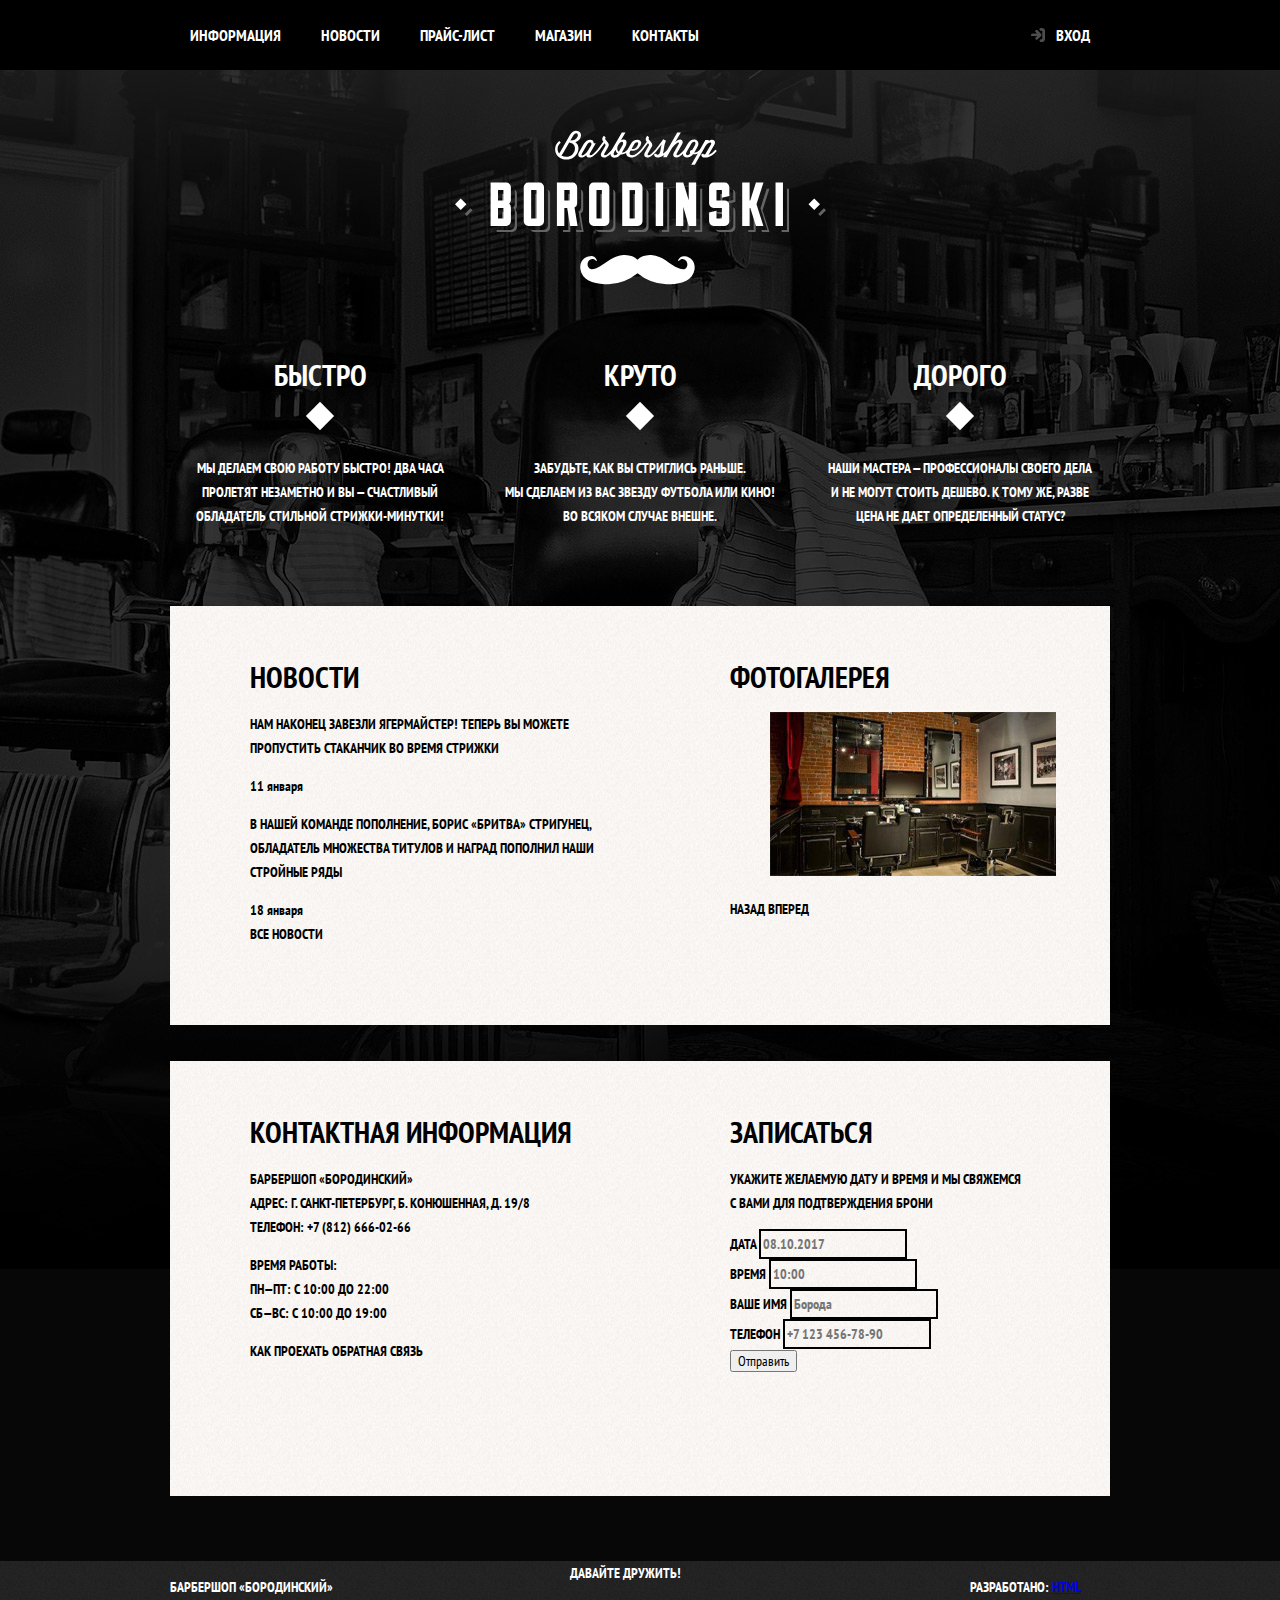
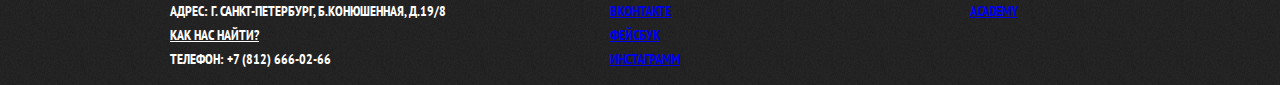
==== commit 210ce851: "1" ====
--- a/index.html
+++ b/index.html
@@ -15,7 +15,7 @@
   <header class="main-header">
     <nav class="main-navigation">
       <a class="main-header-logo">
-        <img src="img/index-logo.svg" width="368" height="153" alt="Логотип барбершопа «Бородинский»">
+        <img src="img/index-logo.svg" width="371" height="155" alt="Логотип барбершопа «Бородинский»">
       </a>
       <div class="main-navigation-wrapper">
         <div class="container">
@@ -37,7 +37,7 @@
             </li>
           </ul>
           <ul class="user-navigation">
-            <li class="login-link">Вход</li>
+            <li><a class="login-link" href="login.html">Вход</a></li>
           </ul>
         </div>
       </div>
@@ -55,7 +55,7 @@
         <li class="feature-item">
           <h3>Круто</h3>
           <p>Забудьте, как вы стриглись раньше.
-            <br> Мы сделаем из вас звезду футбола или кино! Во всяком случае внешне.</p>
+            <br> Мы сделаем из вас звезду футбола или кино!<br>Во всяком случае внешне.</p>
         </li>
         <li class="feature-item">
           <h3>Дорого</h3>
--- a/css/style.css
+++ b/css/style.css
@@ -13,18 +13,37 @@
   background-position: center top;
   background-color: #000;
   background-repeat: no-repeat;
+  min-width: 960px;
+}
+
+.visually-hidden:not(:focus):not(:active),
+input[type="checkbox"].visually-hidden,
+input[type="radio"].visually-hidden {
+  position: absolute;
+
+  width: 1px;
+  height: 1px;
+  margin: -1px;
+  border: 0;
+  padding: 0;
+
+  white-space: nowrap;
+
+  clip-path: inset(100%);
+  clip: rect(0 0 0 0);
+  overflow: hidden;
 }
 
 .container {
   width: 940px;
-  padding: 10px;
+  padding: 0 10px;
   margin: 0 auto;
 }
 
 .main-header {
   font-size: 16px;
   line-height: 20px;
-  margin-bottom: 75px;
+  margin-bottom: 65px;
 }
 
 .main-header a {
@@ -42,6 +61,10 @@
   display: flex;
   flex-direction: column;
   align-items: center;
+}
+
+.main-header-logo {
+  order: 1;
 }
 
 .main-navigation-wrapper {
@@ -57,21 +80,63 @@
 
 .site-navigation {
   width: 620px;
-  }
-  
+  display: flex;
+  flex-wrap: wrap;
+}
+
 .user-navigation {
-  width: 140px;
+  max-width: 140px;
 } 
   
-.main-header-logo {
-  order: 1;
+.site-navigation a,
+.user-navigation a {
+  display: block;
+  padding: 25px 20px;
+}
+
+.user-navigation .login-link {
+  position: relative;
+  padding-left: 50px;
+}
+
+.site-navigation a:hover,
+.site-navigation a:focus,
+.user-navigation a:hover,
+.user-navigation a:focus {
+  background: #242424;
+}
+
+.login-link::before {
+  content: "";
+
+  position: absolute;
+
+  top: 27px;
+  left: 24px;
+  
+  width: 16px;
+  height: 18px;
+
+  background-image: url("../img/login.svg");
+  background-repeat: no-repeat;
+
+  opacity: 0.3;
+}
+
+.login-link:hover::before {
+  opacity: 1;
+}
+  
+/* Для IE11 */
+main {
+  display: block;
 }
 
 .features {
-  margin-bottom: 80px;
-}
-
-.features ul {
+  margin-bottom: 64px;
+}
+
+.features-list {
   list-style-type: none;
   display: flex;
   justify-content: space-between;
@@ -85,19 +150,44 @@
 }
 
 .features h3 {
+  position: relative;
+  
   font-size: 30px;
   line-height: 42px;
+
+  margin: 0;
+  margin-bottom: 60px;
+}
+
+.features h3::after {
+  content: "";
+  
+  position: absolute;
+
+  width: 20px;
+  height: 20px;
+
+  bottom: -30px;
+  left: 50%;
+  margin-left: -10px;
+  background-color: #fff;
+
+  transform: rotate(45deg);
+}
+
+.feature-item p {
+  padding: 0 10px;
 }
 
 .index-columns {
   display: flex;
   justify-content: space-between;
-  min-height: 420px;
+  min-height: 319px;
   background-color: #f8f5f2;
   background-image: url("../img/pattern-light.png");
   color: #000;
   padding: 50px 80px;
-  margin-bottom: 35px;
+  margin-bottom: 36px;
 }
 
 .news {
@@ -112,6 +202,7 @@
 .news h2 {
   font-size: 30px;
   line-height: 42px;    
+  margin: 0;
 }
 
 .news ul {
@@ -131,12 +222,18 @@
 .gallery h2 {
   font-size: 30px;
   line-height: 42px;        
+  margin: 0;
+}
+
+.index-columns:last-child {
+  min-height: 335px;
 }
 
 .contacts h2,
 .appointment h2 {
   font-size: 30px;
-  line-height: 42px;        
+  line-height: 42px;       
+  margin: 0; 
 } 
 
 .contacts {
@@ -150,6 +247,10 @@
 
 .appointment {
   width: 300px;
+}
+
+p.appointment-item {
+  margin: 0;
 }
 
 .appointment-item input {
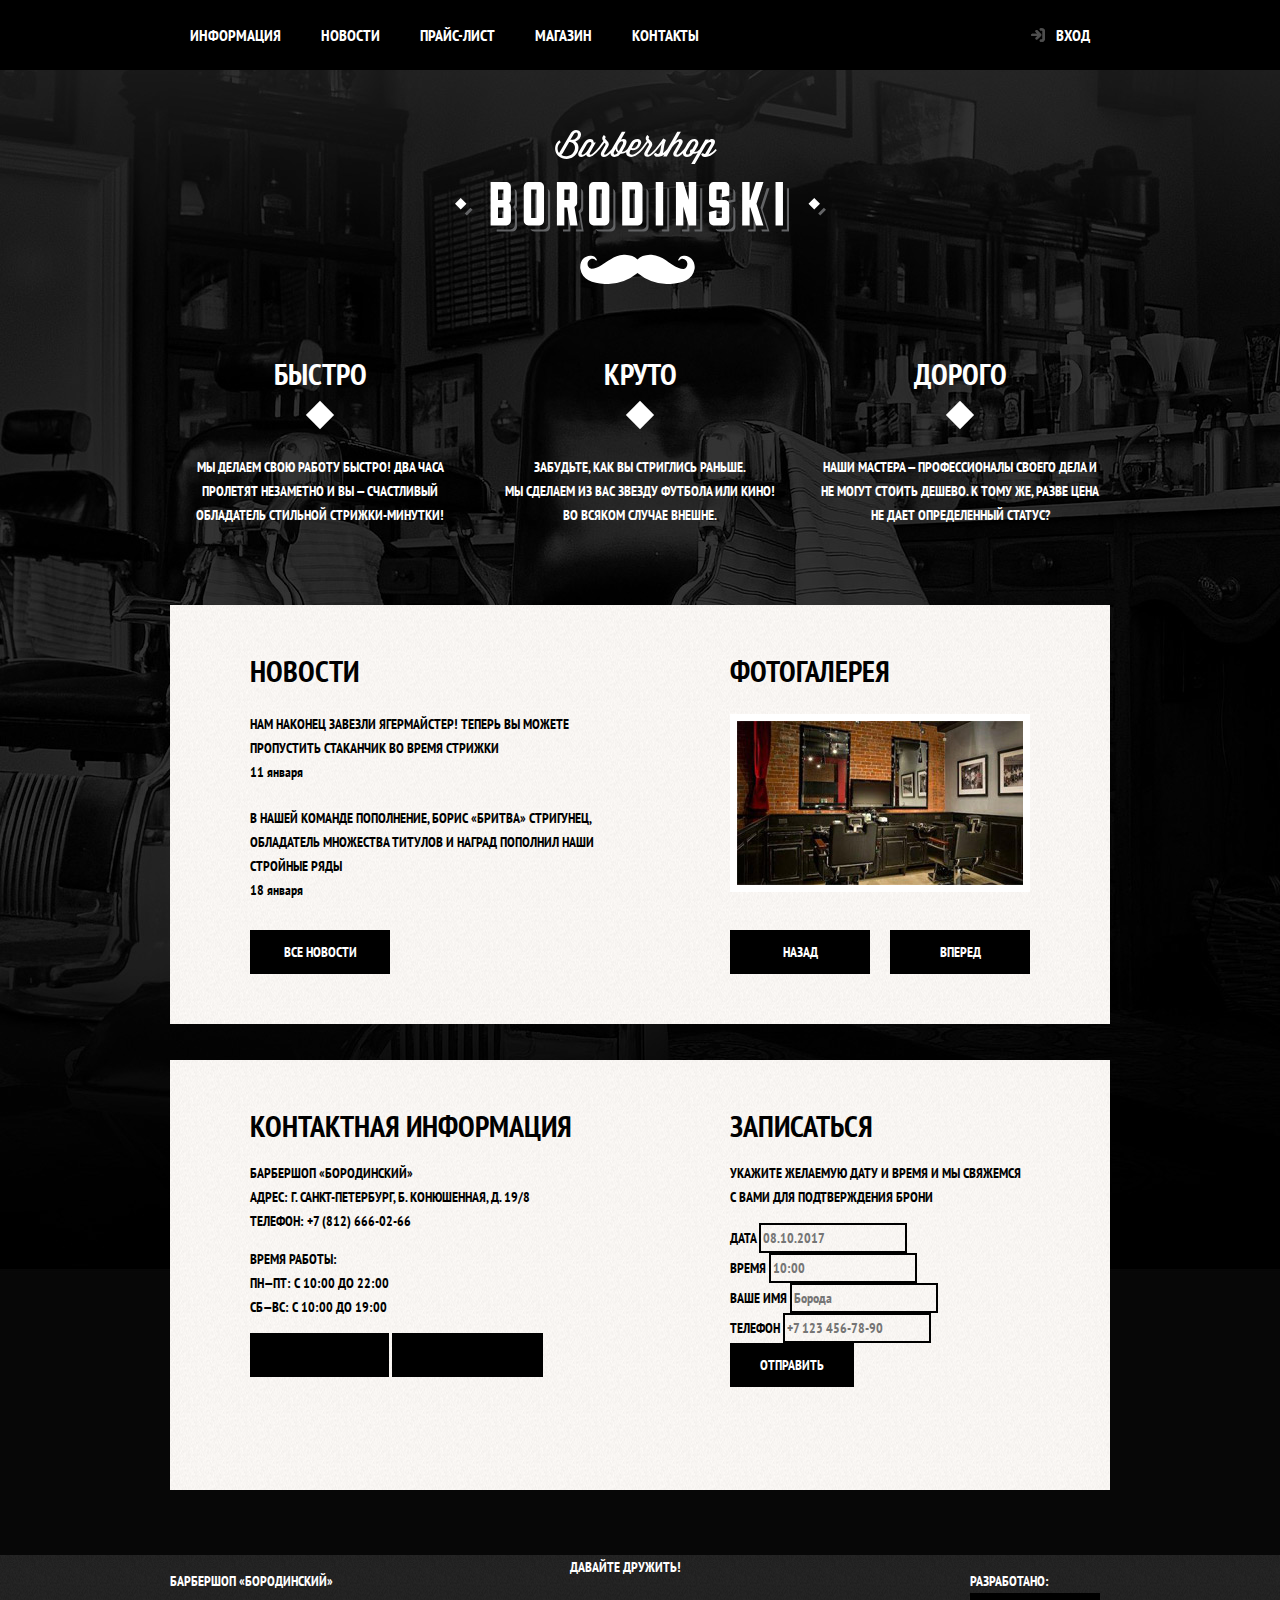
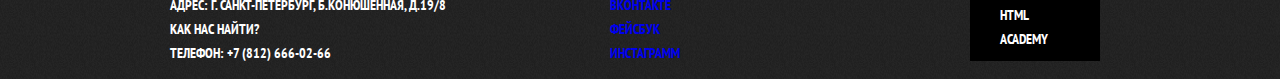
==== commit 467ebeb8: "1" ====
--- a/index.html
+++ b/index.html
@@ -59,8 +59,7 @@
         </li>
         <li class="feature-item">
           <h3>Дорого</h3>
-          <p>Наши мастера — профессионалы своего дела
-            <br> и не могут стоить дешево. К тому же, разве цена не дает определенный статус?</p>
+          <p>Наши мастера — профессионалы своего дела и<br> не могут стоить дешево. К тому же, разве цена не дает определенный статус?</p>
         </li>
       </ul>
     </section>
@@ -84,13 +83,16 @@
 
       <section class="gallery">
         <h2>Фотогалерея</h2>
-        <figure class="gallery-content">
-          <a href="#">
-            <img src="img/gallery.jpg" alt="Интерьер" width="286" height="164">
-          </a>
-        </figure>
-        <span class="button gallery-button gallery-button-back">Назад</span>
-        <span class="button gallery-button gallery-button-next">Вперед</span>
+        <div class="gallery-container">
+          <figure class="gallery-content">
+            <a href="#">
+              <img src="img/gallery.jpg" alt="Интерьер" width="286" height="164">
+            </a>
+          </figure>
+          <button class="button gallery-button gallery-button-back" type="button" disabled>Назад</button>
+          <button class="button gallery-button gallery-button-next" type="button">Вперед</button>
+  
+        </div>
       </section>
     </div>
 
--- a/css/style.css
+++ b/css/style.css
@@ -16,6 +16,15 @@
   min-width: 960px;
 }
 
+a {
+  text-decoration: none;
+}
+
+img {
+  max-width: 100%;
+  height: auto;
+}
+
 .visually-hidden:not(:focus):not(:active),
 input[type="checkbox"].visually-hidden,
 input[type="radio"].visually-hidden {
@@ -32,6 +41,23 @@
   clip-path: inset(100%);
   clip: rect(0 0 0 0);
   overflow: hidden;
+}
+
+.button {
+  display: inline-block;
+
+  padding: 10px 30px;
+  
+  background-color: #000;
+  font: inherit;
+  color: #fff;
+
+  border: none;
+  text-transform: uppercase;
+}
+
+.button:hover {
+  background: #663d15;
 }
 
 .container {
@@ -186,23 +212,20 @@
   background-color: #f8f5f2;
   background-image: url("../img/pattern-light.png");
   color: #000;
-  padding: 50px 80px;
+  padding: 45px 80px;
+  padding-bottom: 50px;
   margin-bottom: 36px;
 }
 
 .news {
   width: 380px;
-}
-
-.news a {
-  color: #000;
-  text-decoration: none;
 }
 
 .news h2 {
   font-size: 30px;
   line-height: 42px;    
   margin: 0;
+  margin-bottom: 20px;
 }
 
 .news ul {
@@ -211,8 +234,25 @@
   padding: 0;
 }
 
+.news-item {
+  margin-bottom: 22px;
+}
+
+.news-item:last-child {
+  margin-bottom: 28px;
+}
+
+.news-item p {
+  margin: 0;
+}
+
 .news time {
   text-transform: none;
+}
+
+.news .button {
+  width: 76px;
+  padding-left:34px;
 }
 
 .gallery {
@@ -223,6 +263,39 @@
   font-size: 30px;
   line-height: 42px;        
   margin: 0;
+  margin-bottom: 22px;
+}
+
+.gallery-container {
+  position: relative;
+
+  height: 260px;
+}
+
+.gallery-content {
+  margin: 0;
+  height: 164px;
+  border: 7px solid #fff;
+}
+
+.gallery-content img {
+  width: 286px;
+  height: 164px;
+}
+
+.gallery-button {
+  box-sizing: border-box;
+  position: absolute;
+  bottom: 0;
+  width: 140px;
+}
+
+.gallery-button-back {
+  left: 0;
+}
+
+.gallery-button-next {
+  right: 0;
 }
 
 .index-columns:last-child {
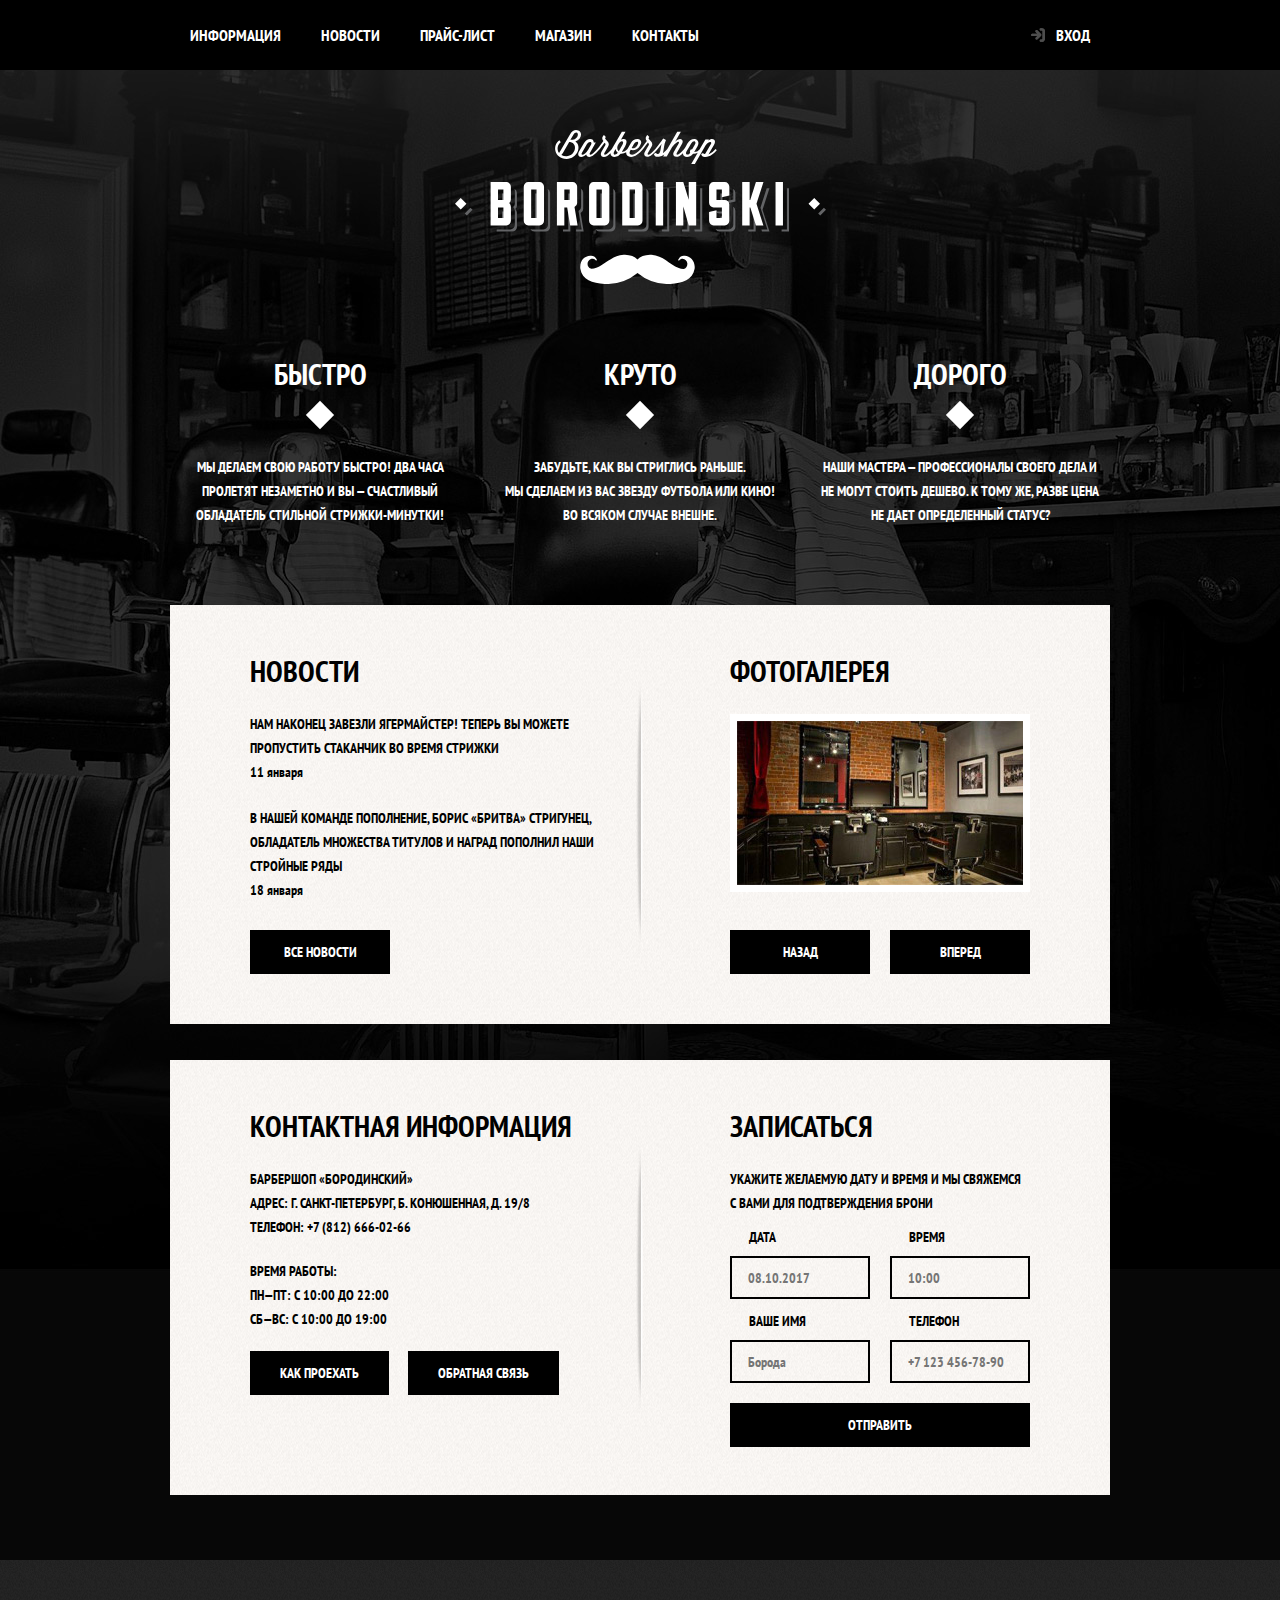
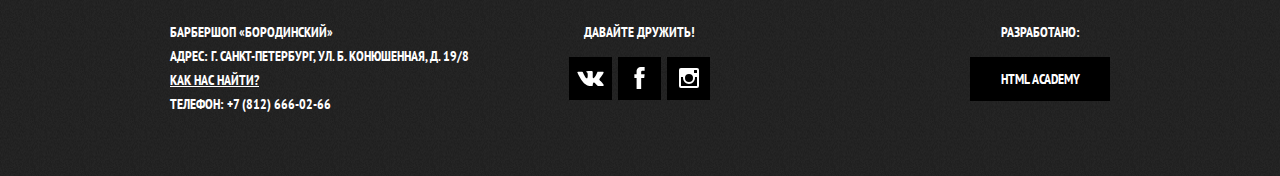
==== commit df5f1d1c: "1" ====
--- a/index.html
+++ b/index.html
@@ -109,7 +109,7 @@
           <br> пн—пт: с 10:00 до 22:00
           <br> сб—вс: с 10:00 до 19:00
         </p>
-        <a href="map.html" class="button contacts-button">Как проехать</a>
+        <a href="map.html" class="button contacts-button contacts-button-map">Как проехать</a>
         <a href="contacts.html" class="button contacts-button">Обратная связь</a>
       </section>
 
@@ -119,23 +119,23 @@
           <br> с вами для подтверждения брони</p>
         <form action="https://echo.htmlacademy.ru" class="appointment-form" method="post">
           <p class="appointment-item">
-            Дата
-            <input type="text" name="date" value="" placeholder="08.10.2017">
+            <label for="appointment-date">Дата</label>
+            <input id="appointment-date" type="text" name="date" value="" placeholder="08.10.2017">
           </p>
           <p class="appointment-item">
-            Время
-            <input type="text" name="time" value="" placeholder="10:00">
+            <label for="appointment-time">Время</label>
+            <input id="appointment-time" type="text" name="time" value="" placeholder="10:00">
           </p>
           <p class="appointment-item">
-            Ваше имя
-            <input type="text" name="name" value="" placeholder="Борода">
+            <label for="appointment-name">Ваше имя</label>
+            <input id="appointment-name" type="text" name="name" value="" placeholder="Борода">
           </p>
           <p class="appointment-item">
-            Телефон
-            <input type="text" name="phone" value="" placeholder="+7 123 456-78-90">
+            <label for="appointment-phone">Телефон</label>
+            <input id="appointment-phone" type="tel" name="phone" value="" placeholder="+7 123 456-78-90">
           </p>
           <button class="button" type="submit">Отправить</button>
-        </form>
+          </form>
       </section>
     </div>
   </main>
@@ -143,7 +143,7 @@
     <div class="container">
       <p class="footer-contacts">
         Барбершоп «Бородинский»
-        <br> Адрес: г. Санкт-Петербург, Б.Конюшенная, д.19/8
+        <br> Адрес: г. Санкт-Петербург, ул. Б. Конюшенная, д. 19/8
         <br>
         <a href="map.html">Как нас найти?</a>
         <br> Телефон: +7 (812) 666-02-66
@@ -152,13 +152,19 @@
         <b>Давайте дружить!</b>
         <ul>
           <li>
-            <a href="#" class="social-btn">Вконтакте</a>
+            <a href="#" class="social-btn"><span class="visually-hidden">Вконтакте</span>
+              <svg xmlns="http://www.w3.org/2000/svg" width="27" height="15" viewBox="0 0 26.14 14.91"><path d="M26 13.47l-.09-.17a13.55 13.55 0 0 0-2.6-3q-.87-.83-1.1-1.12A1 1 0 0 1 22 8a10.27 10.27 0 0 1 1.22-1.78l.88-1.16q2.35-3.13 2-4L26 .94a.8.8 0 0 0-.4-.22 2.14 2.14 0 0 0-.87 0h-3.92a.51.51 0 0 0-.27 0h-.3a.6.6 0 0 0-.15.14.93.93 0 0 0-.14.24 22.22 22.22 0 0 1-1.46 3.06q-.5.84-.93 1.46a7 7 0 0 1-.71.91 4.94 4.94 0 0 1-.52.47q-.23.18-.35.15l-.23-.05a.9.9 0 0 1-.31-.33 1.49 1.49 0 0 1-.16-.53V1.6a3.14 3.14 0 0 0 0-.62 2.12 2.12 0 0 0-.14-.44.73.73 0 0 0-.28-.33 1.57 1.57 0 0 0-.46-.18A9 9 0 0 0 12.57 0a8.93 8.93 0 0 0-3.25.33 1.83 1.83 0 0 0-.52.41q-.25.3-.07.33a1.67 1.67 0 0 1 1.16.59l.08.16a2.6 2.6 0 0 1 .19.63 6.32 6.32 0 0 1 .12 1 10.59 10.59 0 0 1 0 1.7q-.07.71-.13 1.1a2.21 2.21 0 0 1-.18.64 2.69 2.69 0 0 1-.16.3l-.07.07a1 1 0 0 1-.37.07.86.86 0 0 1-.46-.19 3.27 3.27 0 0 1-.56-.52 7 7 0 0 1-.66-.93q-.37-.6-.76-1.42l-.22-.39q-.2-.38-.56-1.11t-.62-1.43A.9.9 0 0 0 5.2.9h-.07a.93.93 0 0 0-.22-.16A1.44 1.44 0 0 0 4.6.65L.87.68A1 1 0 0 0 .1.94L0 1a.44.44 0 0 0 0 .22 1.08 1.08 0 0 0 .08.37Q.9 3.53 1.86 5.31t1.66 2.87Q4.23 9.27 5 10.24t1 1.24l.37.41.34.33a8.06 8.06 0 0 0 1 .78 16.34 16.34 0 0 0 1.4.9 7.6 7.6 0 0 0 1.79.72 6.19 6.19 0 0 0 2 .22h1.57a1.08 1.08 0 0 0 .72-.3l.05-.07a.9.9 0 0 0 .1-.25 1.38 1.38 0 0 0 0-.37 4.48 4.48 0 0 1 .09-1.05 2.77 2.77 0 0 1 .23-.71 1.74 1.74 0 0 1 .29-.4 1.19 1.19 0 0 1 .23-.2h.11a.86.86 0 0 1 .77.21 4.52 4.52 0 0 1 .83.79q.39.47.93 1.05a6.41 6.41 0 0 0 1 .87l.27.16a3.31 3.31 0 0 0 .71.3 1.53 1.53 0 0 0 .76.07l3.48-.05a1.58 1.58 0 0 0 .8-.17.68.68 0 0 0 .34-.37 1.06 1.06 0 0 0 0-.46 1.71 1.71 0 0 0-.1-.36z" fill="#fff"/></svg>            
+            </a>
           </li>
           <li>
-            <a href="#" class="social-btn">Фейсбук</a>
+            <a href="#" class="social-btn"><span class="visually-hidden">Фейсбук</span>
+              <svg xmlns="http://www.w3.org/2000/svg" width="19" height="22" viewBox="0 0 10.15 21.74"><path d="M3.34 1.12A4.77 4.77 0 0 1 6.53 0h3.61v3.81H7.81a1.07 1.07 0 0 0-1.09.83v2.55h3.42c-.08 1.23-.24 2.45-.41 3.67h-3v10.87H2.21V10.86H0V7.21h2.19V3.66a3.83 3.83 0 0 1 1.15-2.54z" fill="#fff"/></svg>
+            </a>
           </li>
           <li>
-            <a href="#" class="social-btn">Инстаграмм</a>
+            <a href="#" class="social-btn"><span class="visually-hidden">Инстаграмм</span>
+              <svg xmlns="http://www.w3.org/2000/svg" width="20" height="20" viewBox="0 0 20 20"><path d="M18 0H2a2 2 0 0 0-2 2v16a2 2 0 0 0 2 2h16a2 2 0 0 0 2-2V2a2 2 0 0 0-2-2zm-8 6a4 4 0 1 1-4 4 4 4 0 0 1 4-4zM2.5 18a.47.47 0 0 1-.5-.5V9h2.1a3.4 3.4 0 0 0-.1 1 6 6 0 1 0 12 0 3.4 3.4 0 0 0-.1-1H18v8.5a.47.47 0 0 1-.5.5zM18 4.5a.47.47 0 0 1-.5.5h-2a.47.47 0 0 1-.5-.5v-2a.47.47 0 0 1 .5-.5h2a.47.47 0 0 1 .5.5z" fill="#fff"/></svg>
+            </a>
           </li>
         </ul>
       </div>
--- a/css/style.css
+++ b/css/style.css
@@ -46,6 +46,8 @@
 .button {
   display: inline-block;
 
+  margin-right: 16px;
+
   padding: 10px 30px;
   
   background-color: #000;
@@ -210,7 +212,10 @@
   justify-content: space-between;
   min-height: 319px;
   background-color: #f8f5f2;
-  background-image: url("../img/pattern-light.png");
+  background-image: url("../img/divider_shadow.png"),
+    url("../img/pattern-light.png");
+  background-position: center, 0 0;
+  background-repeat: no-repeat, repeat;
   color: #000;
   padding: 45px 80px;
   padding-bottom: 50px;
@@ -288,6 +293,7 @@
   position: absolute;
   bottom: 0;
   width: 140px;
+  margin-right: 0;
 }
 
 .gallery-button-back {
@@ -300,13 +306,15 @@
 
 .index-columns:last-child {
   min-height: 335px;
+  padding-bottom: 48px;
 }
 
 .contacts h2,
 .appointment h2 {
   font-size: 30px;
-  line-height: 42px;       
-  margin: 0; 
+  line-height: 42px;    
+  margin: 0;
+  margin-bottom: 20px;
 } 
 
 .contacts {
@@ -314,22 +322,51 @@
 }
 
 .contacts a {
-  color: #000;
+  color: #fff;
   text-decoration: none;
+}
+
+.contacts p {
+  margin: 0;
+  margin-bottom: 20px;
 }
 
 .appointment {
   width: 300px;
 }
 
-p.appointment-item {
-  margin: 0;
+.appointment-info {
+  margin: 0;
+  margin-bottom: 10px;
+}
+
+.appointment-form {
+  display: flex;
+  flex-wrap: wrap;
+  justify-content: space-between;
+}
+
+.appointment-item {
+  width: 140px;
+  margin: 0;
+  margin-bottom: 10px;
+}
+
+.appointment-item label {
+  display: block;
+  margin-bottom: 7px;
+  margin-left: 19px;
 }
 
 .appointment-item input {
+  box-sizing: border-box;
+  width: 140px;
   font: inherit;
   background: transparent;
   border: 2px solid #000;
+  padding-top: 8px;
+  padding-left: 16px;
+  padding-bottom: 7px;
 }
 
 .appointment-item input:focus {
@@ -337,8 +374,16 @@
   outline: none;
 }
 
+.appointment .button {
+  width: 100%;
+  margin-top: 10px;
+  margin-right: 0;
+}
+
 .main-footer {
   margin-top: 65px;
+  padding: 60px 0;
+
   background: #222222 url("../img/pattern-dark.png");
 }
 
@@ -348,22 +393,71 @@
 
 .main-footer .footer-contacts {
   width: 320px;
+  margin: 0;
   margin-right: 80px; 
 }
 
 .main-footer .footer-contacts a {
   color: #fff;    
+  text-decoration: underline;
 }
 
 .main-footer .footer-social {
+  width: 141px;
+  margin-right: 260px; 
+  text-align: center;
+}
+
+.footer-social b {
+  display: block;
+  margin-bottom: 13px;
+}
+
+.main-footer .footer-social ul {
+  list-style-type: none;
+  display: flex;
+  justify-content: space-between;
+  margin: 0;
+  padding: 0;
+  margin: 0 auto;  
+}
+
+.social-btn {
+  display: flex;
+  align-items: center;
+  justify-content: center;
+  width: 43px;
+  height: 43px;
+  background-color: #000;
+}
+
+.social-btn:hover {
+  background-color: #fff;
+}
+
+.social-btn:hover path {
+  fill: #000;
+}
+
+.main-footer .footer-copyright {
   width: 140px;
-  margin-right: 260px; 
-}
-
-.main-footer .footer-social ul {
-  list-style-type: none
-}
-
-.main-footer .footer-copyright {
-  width: 130px;
+  margin: 0;
+  text-align: center;
+}
+
+.footer-copyright b {
+  display: block;
+  margin-bottom: 13px;
+}
+
+.footer-copyright .button {
+  padding: 0;
+  width: 140px;
+  padding-top: 10px;
+  padding-bottom: 10px;
+}
+
+.footer-copyright .button:hover {
+  color: #000;
+  background-color: #fff;  
 }